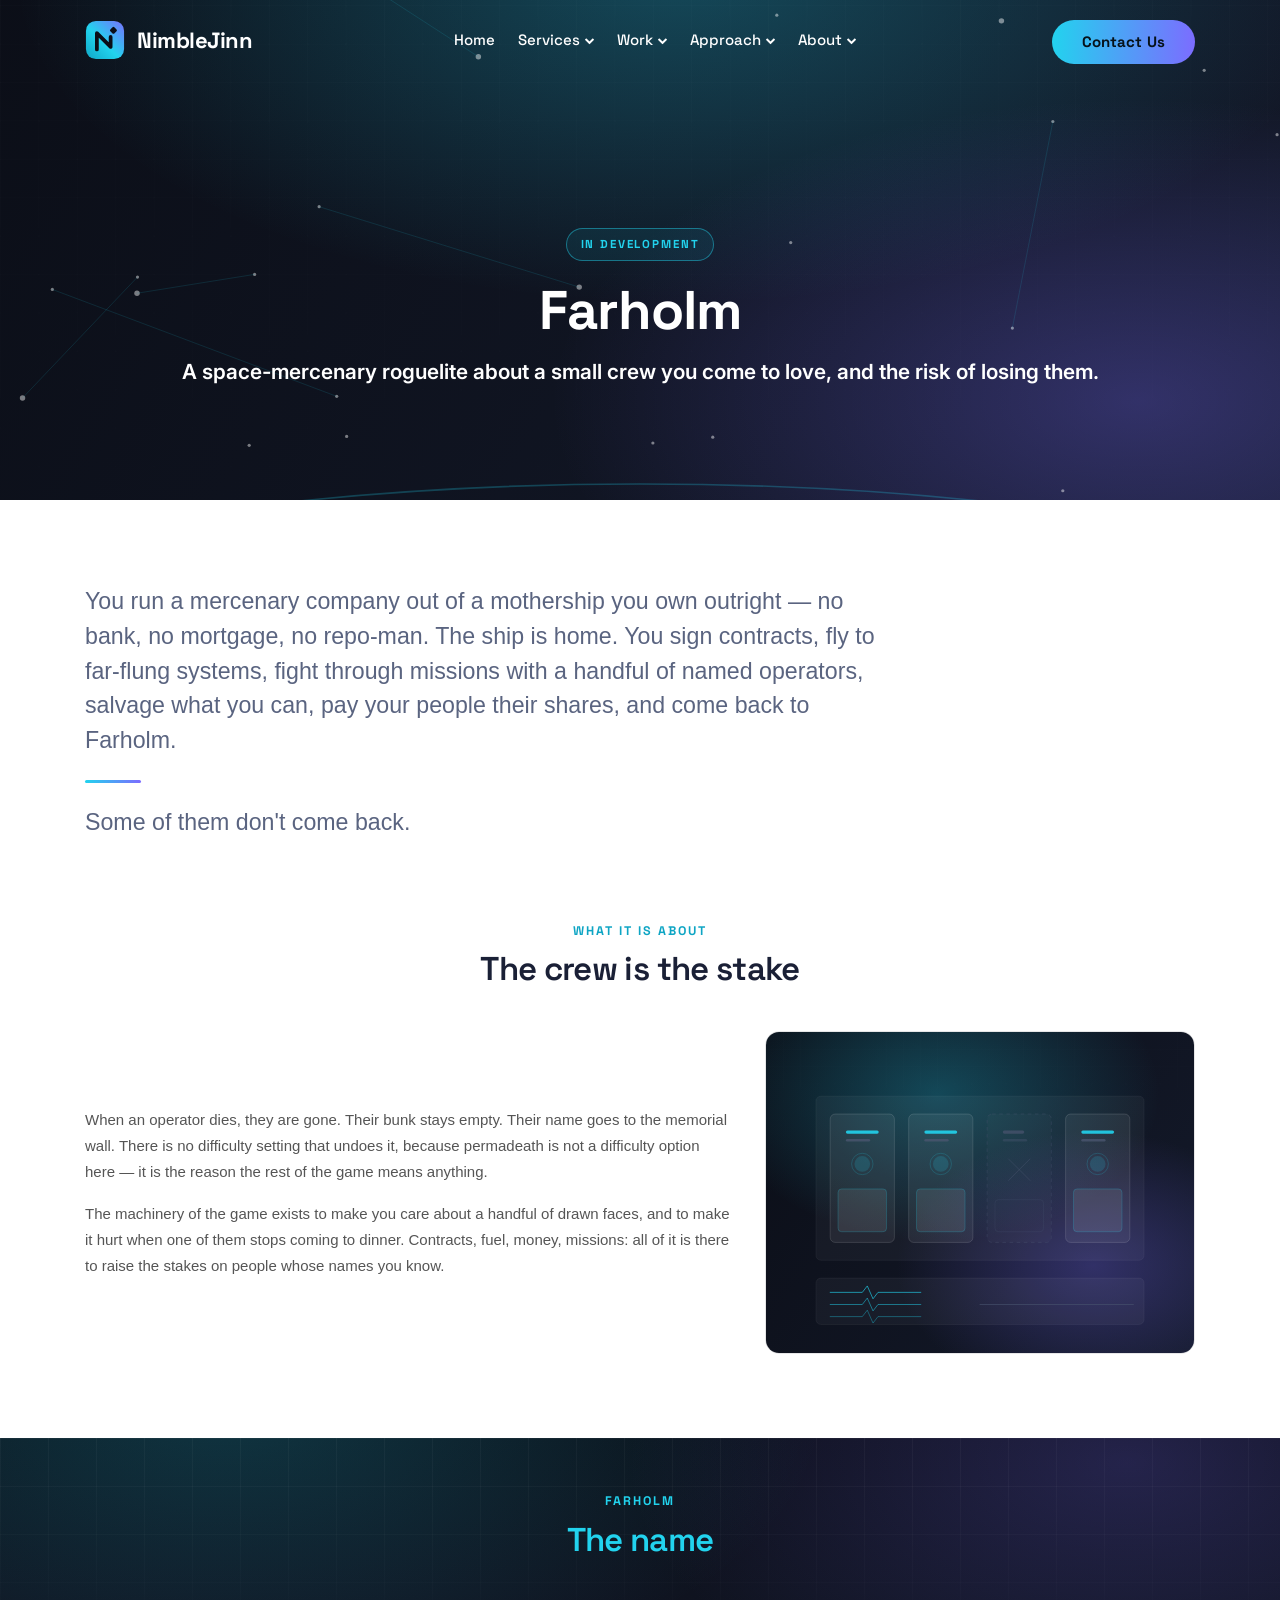
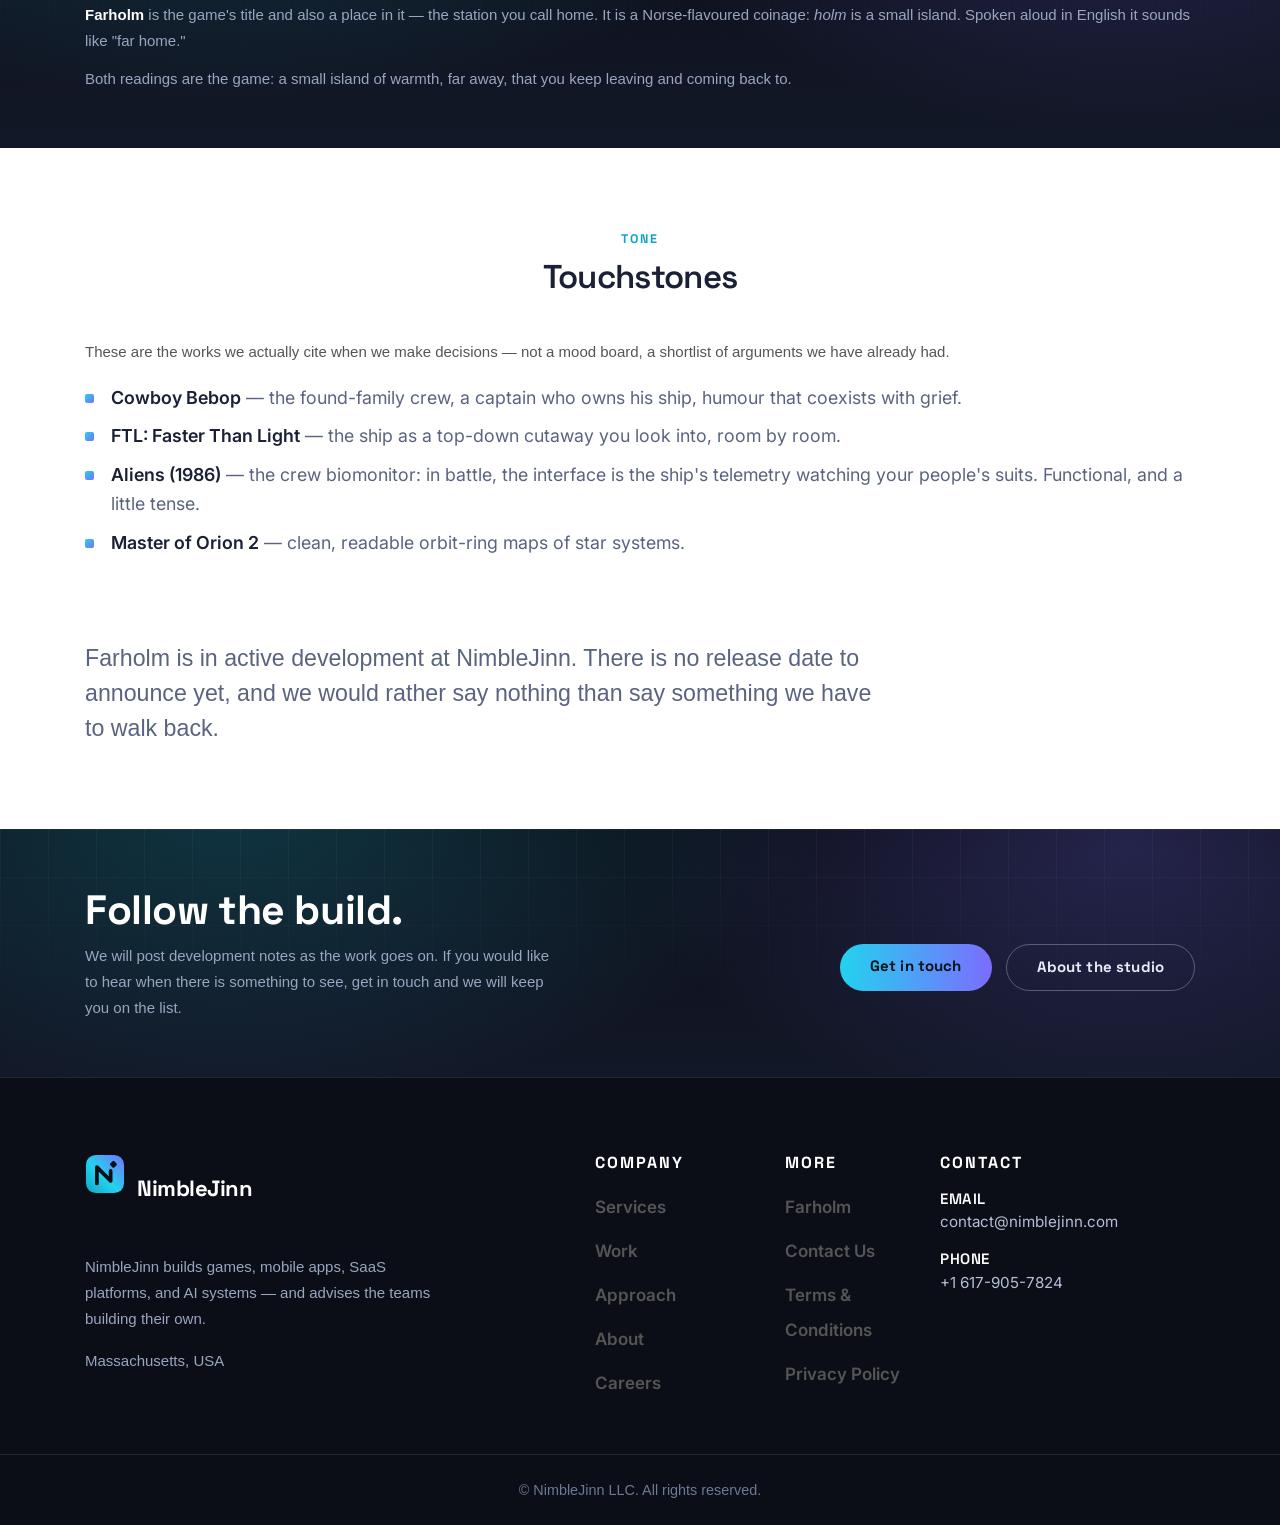
==== farholm/index.html @ 5efd5997 "Website setup" ====
<!DOCTYPE html>
<html lang="en">
<head>
  <meta charset="UTF-8">
  <meta name="viewport" content="width=device-width, initial-scale=1.0">
  <meta http-equiv="X-UA-Compatible" content="ie=edge">

  <title>Farholm — NimbleJinn</title>
  <meta name="description" content="Farholm is a space-mercenary roguelite in development at NimbleJinn LLC — about a small crew you come to love, and the risk of losing them." />
  <meta name="keywords" content="game development, mobile development, SaaS, AI development, software consulting" />

  <!-- Open Graph -->
  <meta property="og:type" content="website" />
  <meta property="og:site_name" content="NimbleJinn LLC" />
  <meta property="og:title" content="Farholm — NimbleJinn" />
  <meta property="og:description" content="Farholm is a space-mercenary roguelite in development at NimbleJinn LLC — about a small crew you come to love, and the risk of losing them." />
  <meta property="og:image" content="/img/brand/og-default.png" />
  <meta name="twitter:card" content="summary_large_image" />

  <!-- Fonts: Space Grotesk (display) + Inter (body) -->
  <link rel="preconnect" href="https://fonts.googleapis.com">
  <link rel="preconnect" href="https://fonts.gstatic.com" crossorigin>
  <link href="https://fonts.googleapis.com/css2?family=Inter:wght@400;500;600;700&family=Space+Grotesk:wght@500;600;700&display=swap" rel="stylesheet">

  <link rel="icon" type="image/svg+xml" href="/img/brand/mark.svg" />

  <!-- Base template stylesheets -->
  <link href="/css/bootstrap.min.css" rel="stylesheet" />
  <link href="/css/animate.min.css" rel="stylesheet" />
  <link href="/css/font-awesome.min.css" rel="stylesheet" />
  <link href="/css/themify-icons.css" rel="stylesheet" />
  <link href="/css/magnific-popup.css" rel="stylesheet" />
  <link href="/css/owl.carousel.min.css" rel="stylesheet" />
  <link href="/css/owl.theme.default.min.css" rel="stylesheet" />
  <link href="/css/meanmenu.css" rel="stylesheet" />
  <link href="/css/style.css" rel="stylesheet" />
  <link href="/css/responsive.css" rel="stylesheet" />
  <!-- NimbleJinn theme layer — always last -->
  <link href="/css/theme.css" rel="stylesheet" />
</head>

<body>
  <!-- The base template's preloader is deliberately omitted: it veils the whole
       page until a JS load handler clears it, so any script failure leaves the
       site blank. A static site has nothing to preload. -->

  <!-- Start Navbar Area -->
  <div class="navbar-area">
    <div class="site-responsive-nav">
      <div class="container">
        <div class="site-responsive-menu">
          <div class="logo">
            <a class="brand-lockup" href="/index.html">
              <img src="/img/brand/mark.svg" class="brand-mark" alt="">
              <span class="brand-word">NimbleJinn</span>
            </a>
          </div>
        </div>
      </div>
    </div>
    <div class="site-nav">
      <div class="container">
        <nav class="navbar navbar-expand-md navbar-light">
          <a class="navbar-brand brand-lockup" href="/index.html" aria-label="NimbleJinn LLC">
            <img src="/img/brand/mark.svg" class="brand-mark" alt="">
            <span class="brand-word">NimbleJinn</span>
          </a>

          <div class="collapse navbar-collapse mean-menu" id="navbarSupportedContent" style="display: block;">
	<ul class="navbar-nav">

		<li class="nav-item top" id="Home">
			<a class="nav-link" href="/index.html">Home<i class="fa"></i></a>
		</li>

		<li class="nav-item top" id="Services">
			<a class="nav-link" href="/services/index.html">Services<i class="fa fa-chevron-down"></i></a>
			<ul class="dropdown-menu">
				<li class="nav-item"><a class="nav-link" href="/services/index.html#game">Game Development</a></li>
				<li class="nav-item"><a class="nav-link" href="/services/index.html#mobile">Mobile Development</a></li>
				<li class="nav-item"><a class="nav-link" href="/services/index.html#saas">SaaS &amp; Cloud Platforms</a></li>
				<li class="nav-item"><a class="nav-link" href="/services/index.html#ai">AI &amp; Machine Learning</a></li>
				<li class="nav-item"><a class="nav-link" href="/services/index.html#consulting">Consulting &amp; Advisory</a></li>
			</ul>
		</li>

		<li class="nav-item top" id="Work">
			<a class="nav-link" href="/work/index.html">Work<i class="fa fa-chevron-down"></i></a>
			<ul class="dropdown-menu">
				<li class="nav-item"><a class="nav-link" href="/work/index.html#studio">The Studio</a></li>
				<li class="nav-item"><a class="nav-link" href="/work/index.html#engage">How We Engage</a></li>
				<li class="nav-item"><a class="nav-link" href="/work/index.html#industries">Industries</a></li>
				<!-- Swap site.gamePage in site.config.js to promote the full
				     development page in place of the teaser. -->
				<li class="nav-item"><a class="nav-link" href="/farholm/index.html">Farholm</a></li>
			</ul>
		</li>

		<li class="nav-item top" id="Approach">
			<a class="nav-link" href="/approach/index.html">Approach<i class="fa fa-chevron-down"></i></a>
			<ul class="dropdown-menu">
				<li class="nav-item"><a class="nav-link" href="/approach/index.html#process">How We Work</a></li>
				<li class="nav-item"><a class="nav-link" href="/approach/index.html#stack">Technology &amp; Stack</a></li>
				<li class="nav-item"><a class="nav-link" href="/approach/index.html#quality">Quality &amp; Delivery</a></li>
			</ul>
		</li>

		<li class="nav-item top" id="About">
			<a class="nav-link" href="/about/index.html">About<i class="fa fa-chevron-down"></i></a>
			<ul class="dropdown-menu">
				<li class="nav-item"><a class="nav-link" href="/about/index.html#story">Our Story</a></li>
				<li class="nav-item"><a class="nav-link" href="/about/index.html#principles">Principles</a></li>
				<li class="nav-item"><a class="nav-link" href="/about/index.html#team">Team</a></li>
				<li class="nav-item"><a class="nav-link" href="/careers/index.html">Careers</a></li>
			</ul>
		</li>

	</ul>
	<div class="other-option">
		<a href="/contact/index.html" class="button mr-0 nav-download-btn">Contact Us</a>
	</div>
</div>


        </nav>
      </div>
    </div>
  </div>
  <!-- End Navbar Area -->

  
  
  <!-- Start Page Title Area -->
  <div class="page-title-area" style="background-image:url(/img/farholm/heading.svg)">
    <div class="d-table">
      <div class="d-table-cell">
        <div class="container">
          <div class="page-title-content">
            <span class="pill">In development</span>
            <h2>Farholm</h2>
            
            <div>A space-mercenary roguelite about a small crew you come to love, and the risk of losing them.</div>
            
          </div>
        </div>
      </div>
    </div>
  </div>
  <!-- End Page Title Area -->
  

  <div class="bg-shape-wrapper">
    

<section class="section-padding" style="padding-bottom:0">
  <div class="container">
    <p class="lead-text">You run a mercenary company out of a mothership you own outright — no bank, no mortgage, no repo-man. The ship is home. You sign contracts, fly to far-flung systems, fight through missions with a handful of named operators, salvage what you can, pay your people their shares, and come back to Farholm.</p>
    <hr class="accent-rule">
    <p class="lead-text">Some of them don't come back.</p>
  </div>
</section>


<!-- IMAGE PROMPT: Generate an evocative, high-resolution PNG image (landscape orientation, 1200x900px) — a dark, quiet interior of a small spacecraft crew quarters: a row of bunks, one of them empty and neatly made while the others show signs of use, a personal locker left open, dim practical lighting from a strip along the floor. No people, no visible faces. Melancholy and restrained, not dramatic. IMPORTANT: no specific art style should be implied — treat this as mood reference photography of a practical set, not stylised game art. -->

<section class="section-padding">
    <div class="container">
        <div class="section-title">
            <h5>What it is about</h5>
            <h2><a id="crew">The crew is the stake</a></h2>
        </div>
        
<div class="side-image">
  <div>
<p>When an operator dies, they are gone. Their bunk stays empty. Their name goes to the memorial wall. There is no difficulty setting that undoes it, because permadeath is not a difficulty option here — it is the reason the rest of the game means anything.</p>
<p>The machinery of the game exists to make you care about a handful of drawn faces, and to make it hurt when one of them stops coming to dinner. Contracts, fuel, money, missions: all of it is there to raise the stakes on people whose names you know.</p></div>
  <img src="/img/farholm/crew.svg" alt="" loading="lazy"/>
</div>

    </div>
</section>




<section class="ink-surface band band-tight">
    <div class="container">
        
        <div class="section-title">
            <h5>Farholm</h5>
            <h2><a id="name">The name</a></h2>
        </div>
        
        
<p><span class="keyword">Farholm</span> is the game's title and also a place in it — the station you call home. It is a Norse-flavoured coinage: <em>holm</em> is a small island. Spoken aloud in English it sounds like "far home."</p>
<p>Both readings are the game: a small island of warmth, far away, that you keep leaving and coming back to.</p>
    </div>
</section>




<section class="section-padding">
    <div class="container">
        <div class="section-title">
            <h5>Tone</h5>
            <h2><a id="touchstones">Touchstones</a></h2>
        </div>
        <div class="larger-text">
<p>These are the works we actually cite when we make decisions — not a mood board, a shortlist of arguments we have already had.</p>
<ul class="tick-list">
  <li><span class="keyword">Cowboy Bebop</span> — the found-family crew, a captain who owns his ship, humour that coexists with grief.</li>
  <li><span class="keyword">FTL: Faster Than Light</span> — the ship as a top-down cutaway you look into, room by room.</li>
  <li><span class="keyword">Aliens (1986)</span> — the crew biomonitor: in battle, the interface is the ship's telemetry watching your people's suits. Functional, and a little tense.</li>
  <li><span class="keyword">Master of Orion 2</span> — clean, readable orbit-ring maps of star systems.</li>
</ul></div>
    </div>
</section>


<section class="section-padding" style="padding-top:0">
  <div class="container">
    <p class="lead-text">Farholm is in active development at NimbleJinn. There is no release date to announce yet, and we would rather say nothing than say something we have to walk back.</p>
  </div>
</section>


<section class="ink-surface band band-tight cta-band">
    <div class="container">
        <div class="cta-inner">
            <div>
                <h2 class="staccato">Follow the build.</h2>
                <p>We will post development notes as the work goes on. If you would like to hear when there is something to see, get in touch and we will keep you on the list.</p>
            </div>
            
            <div class="hero-actions" style="margin-top:0">
                
                <a href="/contact/index.html" class="button">Get in touch</a>
                
                <a href="/work/index.html#studio" class="button ghost">About the studio</a>
                
            </div>
            
        </div>
    </div>
</section>


  </div>

  <!-- Start Footer Section -->
<section class="footer-section bd-bottom pd-bottom">
    <div class="container">
        <div class="row">

            <div class="col-lg-4 col-md-6 footer-content-box">
                <div class="footer-content">
                    <span class="brand-lockup" style="margin-bottom: 18px;">
                        <img src="/img/brand/mark.svg" class="brand-mark" alt="">
                        <span class="brand-word">NimbleJinn</span>
                    </span>
                    <p>NimbleJinn builds games, mobile apps, SaaS platforms, and AI systems — and advises the teams building their own.</p>
                    <p style="margin-top: 16px;">Massachusetts, USA</p>
                </div>
            </div>

            <div class="col-lg-2 col-md-6 footer-content-box">
                <div class="footer-content mid-content">
                    <h3>Company</h3>
                    <ul class="footer-link">
                        <li><a href="/services/index.html">Services</a></li>
                        <li><a href="/work/index.html">Work</a></li>
                        <li><a href="/approach/index.html">Approach</a></li>
                        <li><a href="/about/index.html">About</a></li>
                        <li><a href="/careers/index.html">Careers</a></li>
                    </ul>
                </div>
            </div>

            <div class="col-lg-3 col-md-6 footer-content-box">
                <div class="footer-content mid-content">
                    <h3>More</h3>
                    <ul class="footer-link">
                        <li><a href="/farholm/index.html">Farholm</a></li>
                        <li><a href="/contact/index.html">Contact Us</a></li>
                        <li><a href="/terms/index.html">Terms &amp; Conditions</a></li>
                        <li><a href="/privacy/index.html">Privacy Policy</a></li>
                    </ul>
                </div>
            </div>

            <div class="col-lg-3 col-md-6 footer-content-box">
                <div class="footer-content">
                    <h3>Contact</h3>
                    <!-- No icon glyphs here: the labels already say what these
                         are, and dropping them removes a webfont dependency. -->
                    <div class="footer-info-contact">
                        <h6>Email</h6>
                        <span><a href="mailto:contact@nimblejinn.com">contact@nimblejinn.com</a></span>
                    </div>
                    <div class="footer-info-contact">
                        <h6>Phone</h6>
                        <span><a href="tel:+16179057824">+1 617-905-7824</a></span>
                    </div>
                </div>
            </div>

        </div>
    </div>
</section>
<footer class="footer-bottom align-center">
    <div class="container">
        <p>&copy; NimbleJinn LLC. All rights reserved.</p>
    </div>
</footer>
<!-- End Footer Section -->


  <!-- Back to Top -->
  <div class="back-to-top"><i class="fa fa-caret-up"></i><i class="fa fa-caret-up"></i></div>

  <script src="/js/jquery-3.5.1.min.js"></script>
  <script src="/js/bootstrap.min.js"></script>
  <script src="/js/plugins.js"></script>
  <script src="/js/jquery.meanmenu.js"></script>
  <script src="/js/main.js"></script>

<script>
  (function() {
    const ws = new WebSocket(`ws://${location.host}`);
    ws.onmessage = () => location.reload();
  })();
</script>
</body>
</html>
---- css/themify-icons.css ----
@font-face {
	font-family: 'themify';
	src:url('../fonts/themify.eot?-fvbane');
	src:url('../fonts/themify.eot?#iefix-fvbane') format('embedded-opentype'),
		url('../fonts/themify.woff?-fvbane') format('woff'),
		url('../fonts/themify.ttf?-fvbane') format('truetype'),
		url('../fonts/themify.svg?-fvbane#themify') format('svg');
	font-weight: normal;
	font-style: normal;
}

[class^="ti-"], [class*=" ti-"] {
	font-family: 'themify';
	speak: none;
	font-style: normal;
	font-weight: normal;
	font-variant: normal;
	text-transform: none;
	line-height: 1;

	/* Better Font Rendering =========== */
	-webkit-font-smoothing: antialiased;
	-moz-osx-font-smoothing: grayscale;
}

.ti-wand:before {
	content: "\e600";
}
.ti-volume:before {
	content: "\e601";
}
.ti-user:before {
	content: "\e602";
}
.ti-unlock:before {
	content: "\e603";
}
.ti-unlink:before {
	content: "\e604";
}
.ti-trash:before {
	content: "\e605";
}
.ti-thought:before {
	content: "\e606";
}
.ti-target:before {
	content: "\e607";
}
.ti-tag:before {
	content: "\e608";
}
.ti-tablet:before {
	content: "\e609";
}
.ti-star:before {
	content: "\e60a";
}
.ti-spray:before {
	content: "\e60b";
}
.ti-signal:before {
	content: "\e60c";
}
.ti-shopping-cart:before {
	content: "\e60d";
}
.ti-shopping-cart-full:before {
	content: "\e60e";
}
.ti-settings:before {
	content: "\e60f";
}
.ti-search:before {
	content: "\e610";
}
.ti-zoom-in:before {
	content: "\e611";
}
.ti-zoom-out:before {
	content: "\e612";
}
.ti-cut:before {
	content: "\e613";
}
.ti-ruler:before {
	content: "\e614";
}
.ti-ruler-pencil:before {
	content: "\e615";
}
.ti-ruler-alt:before {
	content: "\e616";
}
.ti-bookmark:before {
	content: "\e617";
}
.ti-bookmark-alt:before {
	content: "\e618";
}
.ti-reload:before {
	content: "\e619";
}
.ti-plus:before {
	content: "\e61a";
}
.ti-pin:before {
	content: "\e61b";
}
.ti-pencil:before {
	content: "\e61c";
}
.ti-pencil-alt:before {
	content: "\e61d";
}
.ti-paint-roller:before {
	content: "\e61e";
}
.ti-paint-bucket:before {
	content: "\e61f";
}
.ti-na:before {
	content: "\e620";
}
.ti-mobile:before {
	content: "\e621";
}
.ti-minus:before {
	content: "\e622";
}
.ti-medall:before {
	content: "\e623";
}
.ti-medall-alt:before {
	content: "\e624";
}
.ti-marker:before {
	content: "\e625";
}
.ti-marker-alt:before {
	content: "\e626";
}
.ti-arrow-up:before {
	content: "\e627";
}
.ti-arrow-right:before {
	content: "\e628";
}
.ti-arrow-left:before {
	content: "\e629";
}
.ti-arrow-down:before {
	content: "\e62a";
}
.ti-lock:before {
	content: "\e62b";
}
.ti-location-arrow:before {
	content: "\e62c";
}
.ti-link:before {
	content: "\e62d";
}
.ti-layout:before {
	content: "\e62e";
}
.ti-layers:before {
	content: "\e62f";
}
.ti-layers-alt:before {
	content: "\e630";
}
.ti-key:before {
	content: "\e631";
}
.ti-import:before {
	content: "\e632";
}
.ti-image:before {
	content: "\e633";
}
.ti-heart:before {
	content: "\e634";
}
.ti-heart-broken:before {
	content: "\e635";
}
.ti-hand-stop:before {
	content: "\e636";
}
.ti-hand-open:before {
	content: "\e637";
}
.ti-hand-drag:before {
	content: "\e638";
}
.ti-folder:before {
	content: "\e639";
}
.ti-flag:before {
	content: "\e63a";
}
.ti-flag-alt:before {
	content: "\e63b";
}
.ti-flag-alt-2:before {
	content: "\e63c";
}
.ti-eye:before {
	content: "\e63d";
}
.ti-export:before {
	content: "\e63e";
}
.ti-exchange-vertical:before {
	content: "\e63f";
}
.ti-desktop:before {
	content: "\e640";
}
.ti-cup:before {
	content: "\e641";
}
.ti-crown:before {
	content: "\e642";
}
.ti-comments:before {
	content: "\e643";
}
.ti-comment:before {
	content: "\e644";
}
.ti-comment-alt:before {
	content: "\e645";
}
.ti-close:before {
	content: "\e646";
}
.ti-clip:before {
	content: "\e647";
}
.ti-angle-up:before {
	content: "\e648";
}
.ti-angle-right:before {
	content: "\e649";
}
.ti-angle-left:before {
	content: "\e64a";
}
.ti-angle-down:before {
	content: "\e64b";
}
.ti-check:before {
	content: "\e64c";
}
.ti-check-box:before {
	content: "\e64d";
}
.ti-camera:before {
	content: "\e64e";
}
.ti-announcement:before {
	content: "\e64f";
}
.ti-brush:before {
	content: "\e650";
}
.ti-briefcase:before {
	content: "\e651";
}
.ti-bolt:before {
	content: "\e652";
}
.ti-bolt-alt:before {
	content: "\e653";
}
.ti-blackboard:before {
	content: "\e654";
}
.ti-bag:before {
	content: "\e655";
}
.ti-move:before {
	content: "\e656";
}
.ti-arrows-vertical:before {
	content: "\e657";
}
.ti-arrows-horizontal:before {
	content: "\e658";
}
.ti-fullscreen:before {
	content: "\e659";
}
.ti-arrow-top-right:before {
	content: "\e65a";
}
.ti-arrow-top-left:before {
	content: "\e65b";
}
.ti-arrow-circle-up:before {
	content: "\e65c";
}
.ti-arrow-circle-right:before {
	content: "\e65d";
}
.ti-arrow-circle-left:before {
	content: "\e65e";
}
.ti-arrow-circle-down:before {
	content: "\e65f";
}
.ti-angle-double-up:before {
	content: "\e660";
}
.ti-angle-double-right:before {
	content: "\e661";
}
.ti-angle-double-left:before {
	content: "\e662";
}
.ti-angle-double-down:before {
	content: "\e663";
}
.ti-zip:before {
	content: "\e664";
}
.ti-world:before {
	content: "\e665";
}
.ti-wheelchair:before {
	content: "\e666";
}
.ti-view-list:before {
	content: "\e667";
}
.ti-view-list-alt:before {
	content: "\e668";
}
.ti-view-grid:before {
	content: "\e669";
}
.ti-uppercase:before {
	content: "\e66a";
}
.ti-upload:before {
	content: "\e66b";
}
.ti-underline:before {
	content: "\e66c";
}
.ti-truck:before {
	content: "\e66d";
}
.ti-timer:before {
	content: "\e66e";
}
.ti-ticket:before {
	content: "\e66f";
}
.ti-thumb-up:before {
	content: "\e670";
}
.ti-thumb-down:before {
	content: "\e671";
}
.ti-text:before {
	content: "\e672";
}
.ti-stats-up:before {
	content: "\e673";
}
.ti-stats-down:before {
	content: "\e674";
}
.ti-split-v:before {
	content: "\e675";
}
.ti-split-h:before {
	content: "\e676";
}
.ti-smallcap:before {
	content: "\e677";
}
.ti-shine:before {
	content: "\e678";
}
.ti-shift-right:before {
	content: "\e679";
}
.ti-shift-left:before {
	content: "\e67a";
}
.ti-shield:before {
	content: "\e67b";
}
.ti-notepad:before {
	content: "\e67c";
}
.ti-server:before {
	content: "\e67d";
}
.ti-quote-right:before {
	content: "\e67e";
}
.ti-quote-left:before {
	content: "\e67f";
}
.ti-pulse:before {
	content: "\e680";
}
.ti-printer:before {
	content: "\e681";
}
.ti-power-off:before {
	content: "\e682";
}
.ti-plug:before {
	content: "\e683";
}
.ti-pie-chart:before {
	content: "\e684";
}
.ti-paragraph:before {
	content: "\e685";
}
.ti-panel:before {
	content: "\e686";
}
.ti-package:before {
	content: "\e687";
}
.ti-music:before {
	content: "\e688";
}
.ti-music-alt:before {
	content: "\e689";
}
.ti-mouse:before {
	content: "\e68a";
}
.ti-mouse-alt:before {
	content: "\e68b";
}
.ti-money:before {
	content: "\e68c";
}
.ti-microphone:before {
	content: "\e68d";
}
.ti-menu:before {
	content: "\e68e";
}
.ti-menu-alt:before {
	content: "\e68f";
}
.ti-map:before {
	content: "\e690";
}
.ti-map-alt:before {
	content: "\e691";
}
.ti-loop:before {
	content: "\e692";
}
.ti-location-pin:before {
	content: "\e693";
}
.ti-list:before {
	content: "\e694";
}
.ti-light-bulb:before {
	content: "\e695";
}
.ti-Italic:before {
	content: "\e696";
}
.ti-info:before {
	content: "\e697";
}
.ti-infinite:before {
	content: "\e698";
}
.ti-id-badge:before {
	content: "\e699";
}
.ti-hummer:before {
	content: "\e69a";
}
.ti-home:before {
	content: "\e69b";
}
.ti-help:before {
	content: "\e69c";
}
.ti-headphone:before {
	content: "\e69d";
}
.ti-harddrives:before {
	content: "\e69e";
}
.ti-harddrive:before {
	content: "\e69f";
}
.ti-gift:before {
	content: "\e6a0";
}
.ti-game:before {
	content: "\e6a1";
}
.ti-filter:before {
	content: "\e6a2";
}
.ti-files:before {
	content: "\e6a3";
}
.ti-file:before {
	content: "\e6a4";
}
.ti-eraser:before {
	content: "\e6a5";
}
.ti-envelope:before {
	content: "\e6a6";
}
.ti-download:before {
	content: "\e6a7";
}
.ti-direction:before {
	content: "\e6a8";
}
.ti-direction-alt:before {
	content: "\e6a9";
}
.ti-dashboard:before {
	content: "\e6aa";
}
.ti-control-stop:before {
	content: "\e6ab";
}
.ti-control-shuffle:before {
	content: "\e6ac";
}
.ti-control-play:before {
	content: "\e6ad";
}
.ti-control-pause:before {
	content: "\e6ae";
}
.ti-control-forward:before {
	content: "\e6af";
}
.ti-control-backward:before {
	content: "\e6b0";
}
.ti-cloud:before {
	content: "\e6b1";
}
.ti-cloud-up:before {
	content: "\e6b2";
}
.ti-cloud-down:before {
	content: "\e6b3";
}
.ti-clipboard:before {
	content: "\e6b4";
}
.ti-car:before {
	content: "\e6b5";
}
.ti-calendar:before {
	content: "\e6b6";
}
.ti-book:before {
	content: "\e6b7";
}
.ti-bell:before {
	content: "\e6b8";
}
.ti-basketball:before {
	content: "\e6b9";
}
.ti-bar-chart:before {
	content: "\e6ba";
}
.ti-bar-chart-alt:before {
	content: "\e6bb";
}
.ti-back-right:before {
	content: "\e6bc";
}
.ti-back-left:before {
	content: "\e6bd";
}
.ti-arrows-corner:before {
	content: "\e6be";
}
.ti-archive:before {
	content: "\e6bf";
}
.ti-anchor:before {
	content: "\e6c0";
}
.ti-align-right:before {
	content: "\e6c1";
}
.ti-align-left:before {
	content: "\e6c2";
}
.ti-align-justify:before {
	content: "\e6c3";
}
.ti-align-center:before {
	content: "\e6c4";
}
.ti-alert:before {
	content: "\e6c5";
}
.ti-alarm-clock:before {
	content: "\e6c6";
}
.ti-agenda:before {
	content: "\e6c7";
}
.ti-write:before {
	content: "\e6c8";
}
.ti-window:before {
	content: "\e6c9";
}
.ti-widgetized:before {
	content: "\e6ca";
}
.ti-widget:before {
	content: "\e6cb";
}
.ti-widget-alt:before {
	content: "\e6cc";
}
.ti-wallet:before {
	content: "\e6cd";
}
.ti-video-clapper:before {
	content: "\e6ce";
}
.ti-video-camera:before {
	content: "\e6cf";
}
.ti-vector:before {
	content: "\e6d0";
}
.ti-themify-logo:before {
	content: "\e6d1";
}
.ti-themify-favicon:before {
	content: "\e6d2";
}
.ti-themify-favicon-alt:before {
	content: "\e6d3";
}
.ti-support:before {
	content: "\e6d4";
}
.ti-stamp:before {
	content: "\e6d5";
}
.ti-split-v-alt:before {
	content: "\e6d6";
}
.ti-slice:before {
	content: "\e6d7";
}
.ti-shortcode:before {
	content: "\e6d8";
}
.ti-shift-right-alt:before {
	content: "\e6d9";
}
.ti-shift-left-alt:before {
	content: "\e6da";
}
.ti-ruler-alt-2:before {
	content: "\e6db";
}
.ti-receipt:before {
	content: "\e6dc";
}
.ti-pin2:before {
	content: "\e6dd";
}
.ti-pin-alt:before {
	content: "\e6de";
}
.ti-pencil-alt2:before {
	content: "\e6df";
}
.ti-palette:before {
	content: "\e6e0";
}
.ti-more:before {
	content: "\e6e1";
}
.ti-more-alt:before {
	content: "\e6e2";
}
.ti-microphone-alt:before {
	content: "\e6e3";
}
.ti-magnet:before {
	content: "\e6e4";
}
.ti-line-double:before {
	content: "\e6e5";
}
.ti-line-dotted:before {
	content: "\e6e6";
}
.ti-line-dashed:before {
	content: "\e6e7";
}
.ti-layout-width-full:before {
	content: "\e6e8";
}
.ti-layout-width-default:before {
	content: "\e6e9";
}
.ti-layout-width-default-alt:before {
	content: "\e6ea";
}
.ti-layout-tab:before {
	content: "\e6eb";
}
.ti-layout-tab-window:before {
	content: "\e6ec";
}
.ti-layout-tab-v:before {
	content: "\e6ed";
}
.ti-layout-tab-min:before {
	content: "\e6ee";
}
.ti-layout-slider:before {
	content: "\e6ef";
}
.ti-layout-slider-alt:before {
	content: "\e6f0";
}
.ti-layout-sidebar-right:before {
	content: "\e6f1";
}
.ti-layout-sidebar-none:before {
	content: "\e6f2";
}
.ti-layout-sidebar-left:before {
	content: "\e6f3";
}
.ti-layout-placeholder:before {
	content: "\e6f4";
}
.ti-layout-menu:before {
	content: "\e6f5";
}
.ti-layout-menu-v:before {
	content: "\e6f6";
}
.ti-layout-menu-separated:before {
	content: "\e6f7";
}
.ti-layout-menu-full:before {
	content: "\e6f8";
}
.ti-layout-media-right-alt:before {
	content: "\e6f9";
}
.ti-layout-media-right:before {
	content: "\e6fa";
}
.ti-layout-media-overlay:before {
	content: "\e6fb";
}
.ti-layout-media-overlay-alt:before {
	content: "\e6fc";
}
.ti-layout-media-overlay-alt-2:before {
	content: "\e6fd";
}
.ti-layout-media-left-alt:before {
	content: "\e6fe";
}
.ti-layout-media-left:before {
	content: "\e6ff";
}
.ti-layout-media-center-alt:before {
	content: "\e700";
}
.ti-layout-media-center:before {
	content: "\e701";
}
.ti-layout-list-thumb:before {
	content: "\e702";
}
.ti-layout-list-thumb-alt:before {
	content: "\e703";
}
.ti-layout-list-post:before {
	content: "\e704";
}
.ti-layout-list-large-image:before {
	content: "\e705";
}
.ti-layout-line-solid:before {
	content: "\e706";
}
.ti-layout-grid4:before {
	content: "\e707";
}
.ti-layout-grid3:before {
	content: "\e708";
}
.ti-layout-grid2:before {
	content: "\e709";
}
.ti-layout-grid2-thumb:before {
	content: "\e70a";
}
.ti-layout-cta-right:before {
	content: "\e70b";
}
.ti-layout-cta-left:before {
	content: "\e70c";
}
.ti-layout-cta-center:before {
	content: "\e70d";
}
.ti-layout-cta-btn-right:before {
	content: "\e70e";
}
.ti-layout-cta-btn-left:before {
	content: "\e70f";
}
.ti-layout-column4:before {
	content: "\e710";
}
.ti-layout-column3:before {
	content: "\e711";
}
.ti-layout-column2:before {
	content: "\e712";
}
.ti-layout-accordion-separated:before {
	content: "\e713";
}
.ti-layout-accordion-merged:before {
	content: "\e714";
}
.ti-layout-accordion-list:before {
	content: "\e715";
}
.ti-ink-pen:before {
	content: "\e716";
}
.ti-info-alt:before {
	content: "\e717";
}
.ti-help-alt:before {
	content: "\e718";
}
.ti-headphone-alt:before {
	content: "\e719";
}
.ti-hand-point-up:before {
	content: "\e71a";
}
.ti-hand-point-right:before {
	content: "\e71b";
}
.ti-hand-point-left:before {
	content: "\e71c";
}
.ti-hand-point-down:before {
	content: "\e71d";
}
.ti-gallery:before {
	content: "\e71e";
}
.ti-face-smile:before {
	content: "\e71f";
}
.ti-face-sad:before {
	content: "\e720";
}
.ti-credit-card:before {
	content: "\e721";
}
.ti-control-skip-forward:before {
	content: "\e722";
}
.ti-control-skip-backward:before {
	content: "\e723";
}
.ti-control-record:before {
	content: "\e724";
}
.ti-control-eject:before {
	content: "\e725";
}
.ti-comments-smiley:before {
	content: "\e726";
}
.ti-brush-alt:before {
	content: "\e727";
}
.ti-youtube:before {
	content: "\e728";
}
.ti-vimeo:before {
	content: "\e729";
}
.ti-twitter:before {
	content: "\e72a";
}
.ti-time:before {
	content: "\e72b";
}
.ti-tumblr:before {
	content: "\e72c";
}
.ti-skype:before {
	content: "\e72d";
}
.ti-share:before {
	content: "\e72e";
}
.ti-share-alt:before {
	content: "\e72f";
}
.ti-rocket:before {
	content: "\e730";
}
.ti-pinterest:before {
	content: "\e731";
}
.ti-new-window:before {
	content: "\e732";
}
.ti-microsoft:before {
	content: "\e733";
}
.ti-list-ol:before {
	content: "\e734";
}
.ti-linkedin:before {
	content: "\e735";
}
.ti-layout-sidebar-2:before {
	content: "\e736";
}
.ti-layout-grid4-alt:before {
	content: "\e737";
}
.ti-layout-grid3-alt:before {
	content: "\e738";
}
.ti-layout-grid2-alt:before {
	content: "\e739";
}
.ti-layout-column4-alt:before {
	content: "\e73a";
}
.ti-layout-column3-alt:before {
	content: "\e73b";
}
.ti-layout-column2-alt:before {
	content: "\e73c";
}
.ti-instagram:before {
	content: "\e73d";
}
.ti-google:before {
	content: "\e73e";
}
.ti-github:before {
	content: "\e73f";
}
.ti-flickr:before {
	content: "\e740";
}
.ti-facebook:before {
	content: "\e741";
}
.ti-dropbox:before {
	content: "\e742";
}
.ti-dribbble:before {
	content: "\e743";
}
.ti-apple:before {
	content: "\e744";
}
.ti-android:before {
	content: "\e745";
}
.ti-save:before {
	content: "\e746";
}
.ti-save-alt:before {
	content: "\e747";
}
.ti-yahoo:before {
	content: "\e748";
}
.ti-wordpress:before {
	content: "\e749";
}
.ti-vimeo-alt:before {
	content: "\e74a";
}
.ti-twitter-alt:before {
	content: "\e74b";
}
.ti-tumblr-alt:before {
	content: "\e74c";
}
.ti-trello:before {
	content: "\e74d";
}
.ti-stack-overflow:before {
	content: "\e74e";
}
.ti-soundcloud:before {
	content: "\e74f";
}
.ti-sharethis:before {
	content: "\e750";
}
.ti-sharethis-alt:before {
	content: "\e751";
}
.ti-reddit:before {
	content: "\e752";
}
.ti-pinterest-alt:before {
	content: "\e753";
}
.ti-microsoft-alt:before {
	content: "\e754";
}
.ti-linux:before {
	content: "\e755";
}
.ti-jsfiddle:before {
	content: "\e756";
}
.ti-joomla:before {
	content: "\e757";
}
.ti-html5:before {
	content: "\e758";
}
.ti-flickr-alt:before {
	content: "\e759";
}
.ti-email:before {
	content: "\e75a";
}
.ti-drupal:before {
	content: "\e75b";
}
.ti-dropbox-alt:before {
	content: "\e75c";
}
.ti-css3:before {
	content: "\e75d";
}
.ti-rss:before {
	content: "\e75e";
}
.ti-rss-alt:before {
	content: "\e75f";
}
---- css/style.css ----
/*******************************************************
    File Description : Main css file
*******************************************************/

/**************************************
    -- Css Table of Content
    01.Generale Style
    02.Preloader Style
    03.Navber Area Style
    04.Home Section Style
    05.Why Choose Us Section Style
    06.About Section Style
    07.How It Works Section Style
    08.Features Section Style
    09.Latest Short Section Style
    10.Testimonials Section Style
    11.Team Section Style
    12.Faq Section Style
    13.Blog Section Style
    14.Downloade App Section Style
    15.Contact Us Section Style
    16.Subscribe Section Style
    17.Footer Section Style
	
	** - 18. Other Page Banner Title Area CSS
	** - 19. 404 Error Page Area CSS
	** - 20. Blog Details Page Area CSS
	** - 21. Blog Page Sidebar Widget Area CSS
	** - 22. Blog Page Number Pagination Area CSS
	** - 23. Terms & Conditions Page CSS
	** - 24. Privacy Policy Page CSS
 *************************************/
 
/**************************************
 * 01. Generale Style
 *************************************/

body {
	background: #ffffff;
	color: #333;
	font-family: 'Open Sans', sans-serif;
	font-size: 15px;
	font-weight: normal;
	line-height: 26px;
	overflow-x: hidden;
	margin: 0 auto;
	padding: 0;
	-moz-box-sizing: border-box;
	-ms-box-sizing: border-box;
	-o-box-sizing: border-box;
	-webkit-box-sizing: border-box;
	box-sizing: border-box;
}

h1, h2, h3, h4, h5, h6 {
	margin: 0;
	font-family: 'Open Sans', sans-serif;
	font-weight: normal;
	color: #333;
	line-height: 1.5;
}

img {
	max-width: 100%;
}

p {
	padding: 0;
	margin: 0;
	font-size: 15px;
	color: #555;
	line-height: 26px;
	font-family: 'Open Sans', sans-serif;
}

.z-index {
	z-index: 9;
}

.position-relative {
	position: relative!important;
}

.form-control:focus {
	box-shadow: none;
	outline: 0 none;
	border-left: 4px solid #0000e1;
}

.btn:focus {
	outline: none !important;
	box-shadow: none;
}

button:focus {
	outline: 0 none;
	box-shadow: none;
}

.button:focus {
	outline: none;
	box-shadow: none;
}

.button {
    display: inline-block;
    padding: 10px 30px;
    text-align: center;
    vertical-align: middle;
    -webkit-user-select: none;
    -moz-user-select: none;
    -ms-user-select: none;
    user-select: none;
    font-size: 15px;
    text-transform: capitalize;
    letter-spacing: 0.7px;
    font-weight: 700;
    border: 0;
/*
    background: #000070;
	background-image: -moz-linear-gradient(45deg, #6666e1 0%, #9999ff 100%);
    background-image: -webkit-gradient(linear, left top, right top, color-stop(0%, #6666e1), color-stop(100%, #9999ff));
    background-image: -webkit-linear-gradient(45deg, #6666e1 0%, #9999ff 100%);
    background-image: -o-linear-gradient(45deg, #6666e1 0%, #9999ff 100%);
    background: -ms-linear-gradient(45deg, #6666e1 0%, #9999ff 100%);
    background: -webkit-linear-gradient(45deg, #6666e1 0%, #9999ff 100%);
    background: -o-linear-gradient(45deg, #6666e1 0%, #9999ff 100%);
    background: linear-gradient(45deg, #6666e1 0%, #9999ff 100%);
*/
    color: #ffffff;
    transition: all 300ms ease;
    cursor: pointer;
    position: relative;
    z-index: 1;
    overflow: hidden;
    border-radius: 30px;
    margin-top: 25px;
	transform: translatey(2px);
}

.color-text {
    color: #6f64e7;
}
dl, ol, ul {
	padding: 0;
	margin: 0;
	list-style: none;
}
.d-table {
  width: 100%;
  height: 100%;
}

.d-table-cell {
  vertical-align: middle;
}

.bg-fixed {
	background-attachment: fixed;
}

.bg-img {
	background-size: cover;
	background-repeat: no-repeat;
}

.section-padding {
	padding: 50px 0;
}

.section-title {
	text-align: center;
	margin-bottom: 40px;
}

.section-title h5 {
    color: #000070;
    font-size: 18px;
    font-weight: 700;
	margin-bottom: 10px;
}

.section-title h2 {
	font-weight: 600;
	text-transform: capitalize;
	font-size: 33px;
	line-height: 1.3;
	color: #333;
}

.section-title p {
  font-size: 20px;
  margin-top: 10px;
}

.display-table {
	width: 100%;
	height: 100%;
	display: table;
}

.table-cell {
	display: table-cell;
	vertical-align: middle;
}
.pt-0 {
	padding-top: 0px;
}
.pb-0 {
	padding-bottom: 0px;
}
.mr-0 {
	margin: 0px;
}
.mr-top-50 {
	margin-top: 50px;
}

.back-to-top {
	position: fixed;
    cursor: pointer;
    top: 0;
    right: 15px;
    color: #ffffff;
/*    background: #0000e1; */
    z-index: 4;
    width: 40px;
    text-align: center;
    height: 42px;
    line-height: 42px;
    opacity: 0;
    visibility: hidden;
    -webkit-transition: .9s;
    transition: .9s;
}
.back-to-top:before {
    content: '';
    position: absolute;
    top: 0;
    left: 0;
    width: 100%;
    height: 100%;
    z-index: -1;
/*    background: #191842; */
    opacity: 0;
    visibility: hidden;
    -webkit-transition: 0.5s;
    transition: 0.5s;
}
.back-to-top:hover:before, .back-to-top:focus:before {
    opacity: 1;
    visibility: visible;
}
.back-to-top:hover, .back-to-top:focus {
    color: #ffffff;
}
.back-to-top.active {
    top: 97%;
    -webkit-transform: translateY(-98%);
    transform: translateY(-98%);
    opacity: 1;
    visibility: visible;
}
.back-to-top i:last-child {
    opacity: 0;
    visibility: hidden;
    top: 60%;
}
.back-to-top:hover i:first-child,
.back-to-top:focus i:first-child {
    opacity: 0;
    top: 0;
    visibility: hidden;
}
.back-to-top:hover i:last-child,
.back-to-top:focus i:last-child {
    opacity: 1;
    visibility: visible;
    top: 50%;
}
.back-to-top i {
	position: absolute;
    top: 50%;
    -webkit-transform: translateY(-50%);
    transform: translateY(-50%);
    left: 0;
    right: 0;
    margin: 0 auto;
    -webkit-transition: 0.5s;
    transition: 0.5s;
	font-size: 20px;
}

.v-middle {
	position: absolute;
	width: 100%;
	top: 50%;
	left: 0;
	-webkit-transform: translate(0%, -50%);
	transform: translate(0%, -50%);
}

.valign {
	display: -webkit-box;
	display: -ms-flexbox;
	display: flex;
	-webkit-box-align: center;
	-ms-flex-align: center;
	align-items: center;
}

/* owl theme */
.owl-theme .owl-dots .owl-dot span {
    width: 25px;
    height: 8px;
    margin: 5px 5px;
    background: #9999ff;
    display: block;
    -webkit-backface-visibility: visible;
    transition: opacity .2s ease;
    border-radius: 30px;
    transition: .3s;
	border: 2px solid #9999ff;
}
.owl-theme .owl-dots .owl-dot.active span {
    background: #fff;
    width: 15px;
    height: 8px;
    transition: .3s;
}
.owl-theme .owl-dots .owl-dot:hover span {
    background: transparent;
	border: 2px solid #9999ff;
    transition: .3s;
}
/**************************************
 * 02.Preloader Style
 *************************************/
.preloader {
    position: fixed;
    top: 0;
    left: 0;
    right: 0;
    bottom: 0;
    background-color: #ffffff;
    z-index: 999999;
}

.preloader .preloader-inner {
    width: 100px;
    height: 100px;
    display: inline-block;
    padding: 0px;
    text-align: left;
    -webkit-box-sizing: border-box;
    box-sizing: border-box;
    position: absolute;
    top: 50%;
    left: 50%;
    -webkit-transform: translate(-50%, -50%);
    transform: translate(-50%, -50%);
}

.preloader .preloader-inner span {
    position: absolute;
    display: inline-block;
    width: 100px;
    height: 100px;
    border-radius: 100%;
    background-color: #2f5bea !important;
    -webkit-animation: preloader 1.3s linear infinite;
    animation: preloader 1.3s linear infinite;
}

.preloader .preloader-inner span:last-child {
    -webkit-animation-delay: -0.8s;
    animation-delay: -0.8s;
}

@keyframes preloader {
    0% {
        -webkit-transform: scale(0, 0);
        transform: scale(0, 0);
        opacity: 0.5;
    }
    100% {
        -webkit-transform: scale(1, 1);
        transform: scale(1, 1);
        opacity: 0;
    }
}

@-webkit-keyframes preloader {
    0% {
        -webkit-transform: scale(0, 0);
        opacity: 0.5;
    }
    100% {
        -webkit-transform: scale(1, 1);
        opacity: 0;
    }
}

/**************************************
 * 03.Navber Area Style
 **************************************/

.site-responsive-nav {
  display: none;
}

.site-nav {
  background-color: transparent;
  padding-top: 15px;
  padding-bottom: 15px;
  padding-right: 0;
  padding-left: 0;
}

.site-nav .navbar {
  padding-right: 0;
  padding-top: 0;
  padding-left: 0;
  padding-bottom: 0;
}

.site-nav .navbar ul {
  padding-left: 0;
  list-style-type: none;
  margin-bottom: 0;
}

.site-nav .navbar .navbar-nav {
	margin: auto;
}

.site-nav .navbar .navbar-nav .nav-item {
  position: relative;
  padding-top: 6px;
  padding-bottom: 6px;
  padding-left: 0;
  padding-right: 0;
}

.site-nav .navbar .navbar-nav .nav-item.indented {
  padding-left: 25px !important;
}

.site-nav .navbar .navbar-nav .nav-item a {
  font-size: 15px;
  font-weight: 600;
  color: #ffffff;
  text-transform: capitalize;
  padding-left: 0;
  padding-right: 0;
  padding-top: 0;
  padding-bottom: 0;
  margin-left: 6px;
  margin-right: 6px;
}

.site-nav .navbar .navbar-nav .nav-item a:hover, .site-nav .navbar .navbar-nav .nav-item a:focus, .site-nav .navbar .navbar-nav .nav-item a.active {
  color: #fa9e5d;
}

.site-nav .navbar .navbar-nav .nav-item a i {
  font-size: 10px;
  position: relative;
  top: -1px;
  margin-left: 1px;
}

.site-nav .navbar .navbar-nav .nav-item:last-child a {
  margin-right: 0;
}

.site-nav .navbar .navbar-nav .nav-item:first-child a {
  margin-left: 0;
}

.site-nav .navbar .navbar-nav .nav-item .dropdown-menu {
  -webkit-box-shadow: 0px 0px 15px 0px rgba(0, 0, 0, 0.1);
  box-shadow: 0px 0px 15px 0px rgba(0, 0, 0, 0.1);
  background: #ffffff;
  position: absolute;
  border: none;
  top: 80px;
  left: 0;
  width: 230px;
  z-index: 99;
  display: block;
  opacity: 0;
  visibility: hidden;
  border-radius: 0;
  -webkit-transition: all 0.3s ease-in-out;
  transition: all 0.3s ease-in-out;
	padding: 0;
}

.site-nav .navbar .navbar-nav .nav-item .dropdown-menu li {
	border-bottom: 1px dashed #ffdbcf;
	padding: 0;
}

.site-nav .navbar .navbar-nav .nav-item .dropdown-menu li:last-child {
	border-bottom: none;
}

.site-nav .navbar .navbar-nav .nav-item .dropdown-menu li a {
  text-transform: capitalize;
  padding: 10px 15px 10px;
  margin: 0;
  position: relative;
  color: #333;
  font-size: 14px;
  font-weight: 600;
}

.site-nav .navbar .navbar-nav .nav-item .dropdown-menu li a:hover, .site-nav .navbar .navbar-nav .nav-item .dropdown-menu li a:focus, .site-nav .navbar .navbar-nav .nav-item .dropdown-menu li a.active {
/*  color: #0000e1; */
  padding-left: 26px;
}

.site-nav .navbar .navbar-nav .nav-item .dropdown-menu li .dropdown-menu {
  left: -245px;
  top: 0;
  opacity: 0;
  visibility: hidden;
}

.site-nav .navbar .navbar-nav .nav-item .dropdown-menu li .dropdown-menu li a {
  color: #696997;
}

.site-nav .navbar .navbar-nav .nav-item .dropdown-menu li .dropdown-menu li a:hover, .site-nav .navbar .navbar-nav .nav-item .dropdown-menu li .dropdown-menu li a:focus, .site-nav .navbar .navbar-nav .nav-item .dropdown-menu li .dropdown-menu li a.active {
  color: #0000e1;
}

.site-nav .navbar .navbar-nav .nav-item .dropdown-menu li .dropdown-menu li .dropdown-menu {
  left: -245px;
  top: 0;
  opacity: 0;
  visibility: hidden;
}

.site-nav .navbar .navbar-nav .nav-item .dropdown-menu li .dropdown-menu li .dropdown-menu li a {
  color: #696997;
  text-transform: capitalize;
}

.site-nav .navbar .navbar-nav .nav-item .dropdown-menu li .dropdown-menu li .dropdown-menu li a:hover, .site-nav .navbar .navbar-nav .nav-item .dropdown-menu li .dropdown-menu li .dropdown-menu li a:focus, .site-nav .navbar .navbar-nav .nav-item .dropdown-menu li .dropdown-menu li .dropdown-menu li a.active {
  color: #000070;
}

.site-nav .navbar .navbar-nav .nav-item .dropdown-menu li .dropdown-menu li .dropdown-menu li .dropdown-menu {
  left: -245px;
  top: 0;
  opacity: 0;
  visibility: hidden;
}

.site-nav .navbar .navbar-nav .nav-item .dropdown-menu li .dropdown-menu li .dropdown-menu li .dropdown-menu li a {
  color: #696997;
  text-transform: capitalize;
}

.site-nav .navbar .navbar-nav .nav-item .dropdown-menu li .dropdown-menu li .dropdown-menu li .dropdown-menu li a:hover, .site-nav .navbar .navbar-nav .nav-item .dropdown-menu li .dropdown-menu li .dropdown-menu li .dropdown-menu li a:focus, .site-nav .navbar .navbar-nav .nav-item .dropdown-menu li .dropdown-menu li .dropdown-menu li .dropdown-menu li a.active {
  color: #000070;
}

.site-nav .navbar .navbar-nav .nav-item .dropdown-menu li .dropdown-menu li .dropdown-menu li .dropdown-menu li .dropdown-menu {
  left: 195px;
  top: 0;
  opacity: 0;
  visibility: hidden;
}

.site-nav .navbar .navbar-nav .nav-item .dropdown-menu li .dropdown-menu li .dropdown-menu li .dropdown-menu li .dropdown-menu li a {
  color: #696997;
  text-transform: capitalize;
}

.site-nav .navbar .navbar-nav .nav-item .dropdown-menu li .dropdown-menu li .dropdown-menu li .dropdown-menu li .dropdown-menu li a:hover, .site-nav .navbar .navbar-nav .nav-item .dropdown-menu li .dropdown-menu li .dropdown-menu li .dropdown-menu li .dropdown-menu li a:focus, .site-nav .navbar .navbar-nav .nav-item .dropdown-menu li .dropdown-menu li .dropdown-menu li .dropdown-menu li .dropdown-menu li a.active {
  color: #000070;
}

.site-nav .navbar .navbar-nav .nav-item .dropdown-menu li .dropdown-menu li .dropdown-menu li .dropdown-menu li .dropdown-menu li .dropdown-menu {
  left: 195px;
  top: 0;
  opacity: 0;
  visibility: hidden;
}

.site-nav .navbar .navbar-nav .nav-item .dropdown-menu li .dropdown-menu li .dropdown-menu li .dropdown-menu li .dropdown-menu li .dropdown-menu li a {
  color: #696997;
  text-transform: capitalize;
}

.site-nav .navbar .navbar-nav .nav-item .dropdown-menu li .dropdown-menu li .dropdown-menu li .dropdown-menu li .dropdown-menu li .dropdown-menu li a:hover, .site-nav .navbar .navbar-nav .nav-item .dropdown-menu li .dropdown-menu li .dropdown-menu li .dropdown-menu li .dropdown-menu li .dropdown-menu li a:focus, .site-nav .navbar .navbar-nav .nav-item .dropdown-menu li .dropdown-menu li .dropdown-menu li .dropdown-menu li .dropdown-menu li .dropdown-menu li a.active {
  color: #000070;
}

.site-nav .navbar .navbar-nav .nav-item .dropdown-menu li .dropdown-menu li .dropdown-menu li .dropdown-menu li .dropdown-menu li .dropdown-menu li .dropdown-menu {
  left: 195px;
  top: 0;
  opacity: 0;
  visibility: hidden;
}

.site-nav .navbar .navbar-nav .nav-item .dropdown-menu li .dropdown-menu li .dropdown-menu li .dropdown-menu li .dropdown-menu li .dropdown-menu li .dropdown-menu li a {
  color: #696997;
  text-transform: capitalize;
}

.site-nav .navbar .navbar-nav .nav-item .dropdown-menu li .dropdown-menu li .dropdown-menu li .dropdown-menu li .dropdown-menu li .dropdown-menu li .dropdown-menu li a:hover, .site-nav .navbar .navbar-nav .nav-item .dropdown-menu li .dropdown-menu li .dropdown-menu li .dropdown-menu li .dropdown-menu li .dropdown-menu li .dropdown-menu li a:focus, .site-nav .navbar .navbar-nav .nav-item .dropdown-menu li .dropdown-menu li .dropdown-menu li .dropdown-menu li .dropdown-menu li .dropdown-menu li .dropdown-menu li a.active {
  color: #000070;
}

.site-nav .navbar .navbar-nav .nav-item .dropdown-menu li .dropdown-menu li .dropdown-menu li .dropdown-menu li .dropdown-menu li .dropdown-menu li.active a {
  color: #000070;
}

.site-nav .navbar .navbar-nav .nav-item .dropdown-menu li .dropdown-menu li .dropdown-menu li .dropdown-menu li .dropdown-menu li .dropdown-menu li:hover .dropdown-menu {
  opacity: 1;
  visibility: visible;
  top: -15px;
  -webkit-transition: 0.6s;
  transition: 0.6s;
}

.site-nav .navbar .navbar-nav .nav-item .dropdown-menu li .dropdown-menu li .dropdown-menu li .dropdown-menu li .dropdown-menu li.active a {
  color: #000070;
}

.site-nav .navbar .navbar-nav .nav-item .dropdown-menu li .dropdown-menu li .dropdown-menu li .dropdown-menu li .dropdown-menu li:hover .dropdown-menu {
  opacity: 1;
  visibility: visible;
  top: -15px;
  -webkit-transition: 0.6s;
  transition: 0.6s;
}

.site-nav .navbar .navbar-nav .nav-item .dropdown-menu li .dropdown-menu li .dropdown-menu li .dropdown-menu li.active a {
  color: #000070;
}

.site-nav .navbar .navbar-nav .nav-item .dropdown-menu li .dropdown-menu li .dropdown-menu li .dropdown-menu li:hover .dropdown-menu {
  opacity: 1;
  visibility: visible;
  top: -15px;
  -webkit-transition: 0.6s;
  transition: 0.6s;
}

.site-nav .navbar .navbar-nav .nav-item .dropdown-menu li .dropdown-menu li .dropdown-menu li.active a {
  color: #000070;
}

.site-nav .navbar .navbar-nav .nav-item .dropdown-menu li .dropdown-menu li .dropdown-menu li:hover .dropdown-menu {
  opacity: 1;
  visibility: visible;
  top: -15px;
  -webkit-transition: 0.6s;
  transition: 0.6s;
}

.site-nav .navbar .navbar-nav .nav-item .dropdown-menu li .dropdown-menu li.active a {
  color: #000070;
}

.site-nav .navbar .navbar-nav .nav-item .dropdown-menu li .dropdown-menu li:hover .dropdown-menu {
  opacity: 1;
  visibility: visible;
  top: -15px;
  -webkit-transition: 0.6s;
  transition: 0.6s;
}

.site-nav .navbar .navbar-nav .nav-item .dropdown-menu li.active a {
  color: #000070;
}

.site-nav .navbar .navbar-nav .nav-item .dropdown-menu li:hover .dropdown-menu {
  opacity: 1;
  visibility: visible;
  top: -15px;
  -webkit-transition: 0.6s;
  transition: 0.6s;
}

.site-nav .navbar .navbar-nav .nav-item:hover .dropdown-menu {
  opacity: 1;
  visibility: visible;
  top: 100%;
  -webkit-transition: 0.6s;
  transition: 0.6s;
}

.site-nav .navbar .navbar-nav .nav-item.top
{
  padding-right: 10px;
}

.fa-chevron-down {
  padding-left: 4px;
}


.site-nav .navbar .other-option {
  margin-left: 0;
  margin-top: 0px;
}

.site-nav .navbar .other-option .default-btn.seo-btn {
  padding: 10px 25px;
  font-size: 15px;
  background-color: transparent;
  border: 1px solid #000070;
  color: #000070;
}

.site-nav .navbar .other-option .default-btn.seo-btn:hover {
  background-color: #000070;
  color: #ffffff;
}

.site-nav .black-logo {
  display: none;
}

.navbar-area {
  background-color: transparent;
  -webkit-transition: 0.6s;
  transition: 0.6s;
  position: absolute;
  z-index: 999;
  left: 0;
  top: 0;
  width: 100%;
  height: auto;
}

.navbar-area.is-sticky {
  position: fixed;
  top: 0;
  left: 0;
  width: 100%;
  z-index: 999999;
  -webkit-box-shadow: 0 2px 28px 0 rgba(0, 0, 0, 0.06);
  box-shadow: 0 2px 28px 0 rgba(0, 0, 0, 0.06);
  background: #ffffff !important;
  -webkit-animation: 500ms ease-in-out 0s normal fadeInDown;
          animation: 500ms ease-in-out 0s normal fadeInDown;
  -webkit-transition: 0.6s;
  transition: 0.6s;
}

.navbar-area.is-sticky .navbar-nav .nav-item a {
  color: #333;
}

.navbar-area.is-sticky .navbar-nav .nav-item a:hover, .navbar-area.is-sticky .navbar-nav .nav-item a:focus, .navbar-area.is-sticky .navbar-nav .nav-item a.active {
  color: #000070;
}

.navbar-area.is-sticky .site-nav .navbar-brand .white-logo {
  display: none;
}

.navbar-area.is-sticky .site-nav .navbar-brand .black-logo {
  display: block;
}

@media only screen and (max-width: 991px) {
  .navbar-area {
    padding-top: 20px;
    padding-bottom: 20px;
  }

  .navbar-area.is-sticky {
    border-bottom: none;
    -webkit-box-shadow: 0 7px 13px 0 rgba(0, 0, 0, 0.1);
    box-shadow: 0 7px 13px 0 rgba(0, 0, 0, 0.1);
    padding-top: 20px;
    padding-bottom: 20px;
  }

  .navbar-area.is-sticky .logo .white-logo {
    display: none;
  }

  .navbar-area.is-sticky .logo .black-logo {
    display: block;
  }

  .site-responsive-nav {
    display: block;
  }

  .site-responsive-nav .site-responsive-menu {
    position: relative;
  }

  .site-responsive-nav .site-responsive-menu.mean-container .mean-nav ul {
    font-size: 14px;
  }

  .site-responsive-nav .site-responsive-menu.mean-container .mean-nav ul li a {
    font-size: 15px;
  }

  .site-responsive-nav .site-responsive-menu.mean-container .mean-nav ul li a.active {
    color: #000070;
  }

  .site-responsive-nav .site-responsive-menu.mean-container .mean-nav ul li li a {
    font-size: 15px;
  }

  .site-responsive-nav .site-responsive-menu.mean-container .navbar-nav {
    overflow-y: scroll;
    height: 336px;
    -webkit-box-shadow: 0 7px 13px 0 rgba(0, 0, 0, 0.1);
    box-shadow: 0 7px 13px 0 rgba(0, 0, 0, 0.1);
  }

  .site-responsive-nav .site-responsive-menu.mean-container .others-options {
    display: none;
  }

  .site-responsive-nav .mean-container a.meanmenu-reveal {
    color: #333;
  }

  .site-responsive-nav .mean-container a.meanmenu-reveal span {
    background: #333;
  }

  .site-responsive-nav .logo .white-logo {
    display: block;
  }

  .site-responsive-nav .logo .black-logo {
    display: none;
  }

  .site-nav {
    display: none;
  }
}
/**************************************
 * 04.Home Section Style
 *************************************/
.bg-shape-wrapper {
    background-image: url(../img/background-triangles-2x.svg);
    z-index: -1;
    background-repeat: no-repeat;
    background-size: cover;
    background-position: top;
}
.home-area {
	height: 100vh;
	position: relative;
	color: #fff;
	text-align: center;
	background: url(../img/home-bg.jpg);
	background-repeat: no-repeat;
	background-size: cover;
	background-position: top center;
	z-index:1;
    padding-top: 150px;
    padding-bottom: 40px;
}

.home-area::after {
    position: absolute;
    top: 0;
    content: "";
    left: 0px;
    padding: 0;
    height: 100%;
    width: 100%;
    opacity: .5;
    z-index: -1;
	background: #6a3093;  /* fallback for old browsers */
	background: -webkit-linear-gradient(to right, #a044ff, #6a3093);  /* Chrome 10-25, Safari 5.1-6 */
	background: linear-gradient(to right, #a044ff, #6a3093); /* W3C, IE 10+/ Edge, Firefox 16+, Chrome 26+, Opera 12+, Safari 7+ */

}
.hero-equal-height {
	position: relative;
	min-height: 660px;
	-js-display: flex;
	display: -webkit-box;
	display: -ms-flexbox;
	display: flex;
	-webkit-box-orient: vertical;
	-webkit-box-direction: normal;
	-ms-flex-direction: column;
	flex-direction: column;
	-webkit-box-pack: center;
	-ms-flex-pack: center;
	justify-content: center;
	height: 100%;
	width: 100%;
}

.home-area .home-content {
    margin-bottom: 50px;
	text-align: left;
}
.home-area .home-content h1 {
    font-size: 45px;
    color: #ffffff;
    text-transform: capitalize;
    margin-bottom: 10px;
    font-weight: 800;
    line-height: 1.5;
}
.home-area .home-content p {
	font-size: 16px;
    color: #ffffff;
}
.svg-shape-bottom .bottom-shape {
    position: absolute;
    left: 0;
    right: 0;
    bottom: -5px;
    z-index: 1;
    width: 100%;
    margin: 0 auto;
}
/**************************************
 * 05.Why Choose Us Section Style
 *************************************/
.choose-area {
    padding: 70px 0px;
	padding-bottom: 0;
}

.single-choose-item {
    background-color: transparent;
    margin-top: 30px;
    padding: 0px 15px;
    border-radius: 3px;
    text-align: center;
}

.choose-icon {
    margin-bottom: 15px;
    width: 70px;
    height: 70px;
    margin-left: auto;
    margin-right: auto;
    background: #f9f9f9;
    padding: 15px;
    border-radius: 50%;
}

.choose-icon img {
    width: 100%;
    height: 100%;
}
.single-choose-item h3 {
	font-size: 18px;
	font-weight: 700;
	color: #333;
}

/**************************************
 * 06.About Section Style
 *************************************/
.about-area {
	position: relative;
    z-index: 1;
}

.features-slider-wrapper {
    background: rgba(0, 0, 0, 0) url(../img/mobile-slider.png) no-repeat scroll top center / cover;
}

.features-slider-wrapper {
    padding: 67px 23px 90px 26px;
    background-size: 100%;
    max-width: 290px;
    margin: 0 auto;
}

.about-content-text h5 {
    color: #9999ff;
    font-size: 18px;
    font-weight: 700;
    margin-bottom: 5px;
}
.about-content-text h2 {
    font-size: 33px;
    font-weight: 700;
    margin-bottom: 15px;
}


.about-content-text p {
    margin-bottom: 15px;
}
.about-content-text p:last-child {
    margin-bottom: 0px;
}
.number-count-wrapper {
    margin-top: 30px;
}

.app-number-count {
    background: #ffffff;
    padding: 20px 20px;
    border-radius: 3px;
    -webkit-box-shadow: 0 3px 10px rgba(218,225,232,.7);
    box-shadow: 0 3px 10px rgba(218,225,232,.7);
    text-align: center;
}

.number-count-icon i {
    font-size: 23px;
    color: #cdde29;
}

.number-count-info h3 {
    font-size: 20px;
    font-weight: 700;
}

/**************************************
 * 07.How It Works Section Style
 *************************************/
.work-area {
	position: relative;
	z-index: 1;
}
.work-area .bg-shape {
    background-image: url(../img/bigring.png);
    background-repeat: no-repeat;
    background-position: right center;
    position: absolute;
    width: 500px;
    height: 720px;
    right: 0;
    top: 0;
    z-index: -1;
    background-size: 35%;
}
.how-works-content h5 {
    color: #9999ff;
    font-size: 20px;
    font-weight: 700;
    margin-bottom: 5px;
}
.how-works-content h2 {
    font-size: 33px;
    font-weight: 700;
    margin-bottom: 15px;
}

.how-works-content h3 {
    color: #555;
    font-size: 18px;
    font-weight: 700;
	margin-bottom: 25px;
}
.single-working-item {
    position: relative;
    z-index: 1;
    margin-top: 15px;
}

.working-icon {
    width: 90px;
    height: 90px;
    position: absolute;
    left: 0;
    top: 0;
    background: rgb(255 255 255);
    padding: 0px;
    border: 5px solid #f7f7f7;
    border-radius: 50%;
}

.working-icon img {
    width: 100%;
    padding: 5px;
    border: 5px solid rgb(255 255 255);
    border-radius: 50%;
    background: #f7f7f7;
}
.working-info {
    padding-left: 105px;
    padding-top: 20px;
    padding-bottom: 10px;
}
.working-info h3 {
	font-size: 18px;
	margin-bottom: 5px;
	font-weight: 700;
	color: #333;
}
.working-info p {
	font-size: 15px;
	font-weight: 500;
	color: #333;
}
.how-works-images {
    position: relative;
    z-index: 1;
}
.how-works-images .video-btn {
	height: 90px;
	width: 90px;
	line-height: 90px;
	border-radius: 50%;
	display: block;
	color: #fff;
	background: transparent;
	margin: auto;
	position: absolute;
	left: 50%;
	top: 50%;
	z-index: 1;
	-webkit-transform: translateY(-50%) translateX(-50%);
	transform: translateY(-50%) translateX(-50%);
}

.iq-video.video-btn i {
    position: absolute;
    left: 50%;
    top: 50%;
    z-index: 1;
    -webkit-transform: translateY(-50%) translateX(-50%);
    transform: translateY(-50%) translateX(-50%);
    font-size: 100px;
	background: linear-gradient(-48deg, #f7ffa9 -30%, #ff9800 60%);
    -webkit-background-clip: text;
    -moz-background-clip: text;
    -webkit-text-fill-color: transparent;
}

.how-works-images .video-btn {
	border-radius: 50%;
	display: block;
	-webkit-animation: ripple-white 1s linear infinite;
	animation: ripple-white 1s linear infinite;
	-webkit-transition: .5s;
}

@-webkit-keyframes ripple-white {
	0% {
		-webkit-box-shadow: 0 0 0 0 rgba(255, 255, 255, 0.4), 0 0 0 10px rgba(255, 255, 255, 0.4), 0 0 0 20px rgba(255, 255, 255, 0.4);
		box-shadow: 0 0 0 0 rgba(255, 255, 255, 0.4), 0 0 0 10px rgba(255, 255, 255, 0.4), 0 0 0 20px rgba(255, 255, 255, 0.4);
	}

	100% {
		-webkit-box-shadow: 0 0 0 10px rgba(255, 255, 255, 0.4), 0 0 0 20px rgba(255, 255, 255, 0.4), 0 0 0 30px rgba(255, 255, 255, 0);
		box-shadow: 0 0 0 10px rgba(255, 255, 255, 0.4), 0 0 0 20px rgba(255, 255, 255, 0.4), 0 0 0 30px rgba(255, 255, 255, 0);
	}
}

@keyframes ripple-white {
	0% {
		-webkit-box-shadow: 0 0 0 0 rgba(255, 255, 255, 0.4), 0 0 0 10px rgba(255, 255, 255, 0.4), 0 0 0 20px rgba(255, 255, 255, 0.4);
		box-shadow: 0 0 0 0 rgba(255, 255, 255, 0.4), 0 0 0 10px rgba(255, 255, 255, 0.4), 0 0 0 20px rgba(255, 255, 255, 0.4);
	}

	100% {
		-webkit-box-shadow: 0 0 0 10px rgba(255, 255, 255, 0.4), 0 0 0 20px rgba(255, 255, 255, 0.4), 0 0 0 30px rgba(255, 255, 255, 0);
		box-shadow: 0 0 0 10px rgba(255, 255, 255, 0.4), 0 0 0 20px rgba(255, 255, 255, 0.4), 0 0 0 30px rgba(255, 255, 255, 0);
	}
}

/**************************************
 * 08.Features Section Style
 *************************************/
.features-area {
    position: relative;
	z-index: 1;
}

.features-area .section-title {
    text-align: center;
    margin-bottom: 45px;
}
.single-features-item {
    background: #ffffff;
    padding: 40px 20px;
    border-radius: 3px;
    -webkit-box-shadow: 0 3px 10px rgba(218,225,232,.7);
    box-shadow: 0 3px 10px rgba(218,225,232,.7);
    text-align: center;
	margin-top: 30px;
    transition: .3s;
}
.single-features-item.active {
    transform: translate(0, -0px);
    border-top: 4px solid #918aff;
    border-bottom: 4px solid #918aff;
    border-radius: 20px 0px 30px 0px;
}
.single-features-item:hover {
    box-shadow: 0 1rem 3rem rgba(31,45,61,.125)!important;
    transform: translate(0, -5px);
    border-radius: 7px;
}

.features-icon {
    margin-bottom: 15px;
    width: 70px;
    height: 70px;
    margin-left: auto;
    margin-right: auto;
}

.features-icon img {
    width: 100%;
    height: 100%;
}

.features-text-info h3 {
    font-size: 18px;
    font-weight: 700;
    margin-bottom: 10px;
}

/**************************************
 * 09.Latest Short Section Style
 *************************************/
.screenshort-area {
	
}
.screenshort-slide-content .screenshort-item img {
    margin: 40px 0px;
    border: 10px solid #ffffff;
    background: #ffffff;
    -webkit-box-shadow: 0 3px 10px rgb(215 222 228 / 70%);
    box-shadow: 0 3px 10px rgb(215 222 228 / 70%);
}
/**************************************
 * 10.Testimonial Section Style
 *************************************/

.testimonial-area {
	position: relative;
    z-index: 1;
	text-align: center;
    background-repeat: no-repeat;
    background-size: cover;
    background-position: center;
}

.testimonial-area>img {
    position: absolute;
    top: 100px;
    left: 50%;
    -webkit-transform: translateX(-50%);
    -ms-transform: translateX(-50%);
    transform: translateX(-50%);
    width: 90px;
}
.testimonial-area .section-title h2 {
    font-weight: 700;
    color: #333;
}
.testimonial-area .section-title p {
    color: #fff;
}

.testimonial-area #testimonial-slide {
    margin-top: 50px;
}


.single-testimonial {
	position: relative;
	background: transparent;
	padding: 0px;
}

.single-testimonial .testimonial-content {
	margin-bottom: 25px;
	text-align: center;
}

.single-testimonial .testimonial-content h5 {
    font-size: 20px;
    color: #626573;
    font-weight: 600;
    font-style: italic;
}

.single-testimonial .testimonial-bio {
    display: -webkit-box;
    display: -ms-flexbox;
    display: flex;
    -webkit-box-align: center;
    -ms-flex-align: center;
    align-items: center;
	justify-content: center;
}
.single-testimonial .testimonial-bio .avatar img {
	border-radius: 50%;
    border: 1px solid #aaaaff;
    width: 90px;
    margin: 0 auto;
    padding: 5px;
}
.single-testimonial .testimonial-bio .bio-info {
	text-align: left;
    margin-left: 10px;
}
.single-testimonial .testimonial-bio .bio-info .name {
    font-size: 18px;
    font-weight: 600;
    margin-top: 0;
    margin-bottom: -2px;
}
.single-testimonial .testimonial-bio .bio-info span {
    font-size: 15px;
}


.testimonial-area .owl-theme .owl-nav.disabled+.owl-dots {
    position: unset;
    right: 0;
    top: 50%;
    transform: none;
    margin-top: 20px;
}

/**************************************
 * 11. Team Section Style
 *************************************/
.team-area .section-title {
    margin-bottom: 45px;
}
.single-team-box {
    background: #fff;
    margin-top: 30px;
    border-radius: 7px;
	border-bottom: 3px solid #6666e1;
    -webkit-box-shadow: 0 3px 15px rgba(0, 0, 0, 0.05), 0 5px 15px rgba(0, 0, 0, 0.03);
    box-shadow: 0 3px 15px rgba(0, 0, 0, 0.05), 0 5px 15px rgba(0, 0, 0, 0.03);
	-webkit-transition: 0.5s;
    transition: 0.5s;
}
.single-team-box:hover {
    -webkit-transform: translateY(-5px);
    transform: translateY(-5px);
}
.team-image {
    position: relative;
    padding: 5px;
    padding-bottom: 0;
}

.team-social-icon {
    position: absolute;
    left: 0;
    bottom: 5px;
    display: inline-block;
    text-align: center;
    opacity: 0;
    visibility: hidden;
    width: 100%;
    height: auto;
    z-index: 1;
    -webkit-transform: translateY(25px);
    transform: translateY(25px);
    -webkit-transition: 0.5s;
    transition: 0.5s;
}
.single-team-box:hover .team-social-icon {
    opacity: 1;
    visibility: visible;
    -webkit-transform: translateY(0px);
    transform: translateY(0px);
}

.single-team-box .team-social-icon a {
    display: inline-block;
    color: #666;
    font-size: 14px;
    margin: 3px;
    vertical-align: middle;
    background: #f9f9f9;
    width: 33px;
    height: 33px;
    line-height: 33px;
    text-align: center;
    border-radius: 3px;
}
.single-team-box .team-social-icon a:hover {
    color: #fff;
    background: #6f64e7;
	transition: all ease 0.3s;
    -webkit-transition: all ease 0.3s;
    -webkit-transform: rotate(360deg);
    transform: rotate(360deg);
}
.team-info {
    padding: 20px 20px;
    text-align: center;
	-webkit-transition: 0.5s;
    transition: 0.5s;
}

.team-info h3 {
    font-size: 18px;
    font-weight: 700;
    margin-bottom: 5px;
}

.team-info span {
    color: #777;
    font-size: 15px;
    font-weight: 500;
}

/**************************************
 * 12.Faq Section Style
 *************************************/
.faq-area {
}

.faq-area .faq-item .accordion .accordion-item {
	margin-bottom: 20px;
}

.faq-area .faq-item .accordion .accordion-item:last-child {
	margin-bottom: 0px;
}

.faq-area .faq-item .accordion .title {
	padding: 15px 20px;
	-webkit-box-shadow: 0px 1px 10px rgba(200, 196, 255, 0.07);
	box-shadow: 0px 1px 10px rgba(200, 196, 255, 0.07);
	background-color: #f7f7f7;
	border-radius: 5px;
	cursor: pointer;
	position: relative;
	-webkit-transition: all .4s;
	transition: all .4s;
}

.faq-area .faq-item .accordion .title:after {
    content: '\f067';
    font-family: 'FontAwesome';
    font-weight: 400;
    font-size: 12px;
    position: absolute;
    right: 20px;
    color: #000;
    top: 50%;
    z-index: 1;
    -webkit-transform: translateY(-50%) translateX(-50%);
    transform: translateY(-50%) translateX(-50%);
}

.faq-area .faq-item .accordion .title h6 {
	font-size: 16px;
	font-weight: 700;
	padding-right: 20px;
}

.faq-area .faq-item .accordion .title h6 span {
	color: #000;
}

.faq-area .faq-item .accordion .active .title h6 span {
	color: #fff;
}

.faq-area .faq-item .accordion .accordion-info {
	display: none;
	padding: 20px 15px;
	margin-top: 10px;
	margin-left: 0;
	background: #ffffff;
	border-radius: 0;
}

.faq-area .faq-item .accordion .accordion-info p {
	font-size: 15px;
}

.faq-area .faq-item .accordion .active {
	display: block;
}

.faq-area .faq-item .accordion .active .title {
	color: #fff;
	background: #000070;
    background-image: -moz-linear-gradient(45deg, #6666e1 0%, #9999e1 100%);
    background-image: -webkit-gradient(linear, left top, right top, color-stop(0%, #6666e1), color-stop(100%, #9999e1));
    background-image: -webkit-linear-gradient(45deg, #6666e1 0%, #9999e1 100%);
    background-image: -o-linear-gradient(45deg, #6666e1 0%, #9999e1 100%);
    background: -ms-linear-gradient(45deg, #6666e1 0%, #9999e1 100%);
    background: -webkit-linear-gradient(45deg, #6666e1 0%, #9999e1 100%);
    background: -o-linear-gradient(45deg, #6666e1 0%, #9999e1 100%);
    background: linear-gradient(45deg, #6666e1 0%, #9999e1 100%);
}

.faq-area .faq-item .accordion .active .title:after {
	content: '\f068';
	color: #fff;
}

.faq-area .faq-item .accordion .active .title h6 {
	color: #fff;
}

.faq-img img {
	border-radius: 7px;
}

/**************************************
 * 13. Blog Section Style
 *************************************/

.blog-area .section-title {
    text-align: center;
    margin-bottom: 45px;
}
.blog-area .single-blog {
	background: #ffffff;
	-webkit-box-shadow: 0 3px 10px rgba(218,225,232,.7);
	box-shadow: 0 3px 10px rgba(218,225,232,.7);
	border-radius: 3px;
	margin-top: 30px;
	overflow: hidden;
}
.blog-area .post-img {
	position: relative;
	overflow: hidden;
}
.blog-area .single-blog img {
	-webkit-transition: all .5s;
	transition: all .5s;
}
.blog-area .single-blog:hover img {
	-webkit-filter: none;
	filter: none;
	-webkit-transform: rotate(3deg) scale(1.1, 1.1);
	-ms-transform: rotate(3deg) scale(1.1, 1.1);
	transform: rotate(3deg) scale(1.1, 1.1);
}

.blog-area .single-blog .blog-content {
	padding: 30px 25px;
}
.blog-category {
	margin-bottom: 15px;
}
.blog-area .single-blog .blog-type {
    font-weight: 700;
    color: #6f64e7;
    font-size: 15px;
    display: inline-block;
}
.blog-area .single-blog .blog-type:hover {
	color: #6f64e7;
    text-decoration: underline !important;
}
.blog-area .single-blog .blog-content h5 a {
	font-size: 18px;
	font-weight: 700;
	color: #333;
	margin-bottom: 5px;
	display: block;
}
.blog-area .single-blog .blog-content h5 a:hover {
	color: #6f64e7;
    text-decoration: underline !important;
}

.blog-bottom-text-link {
    display: flex;
    justify-content: space-between;
    margin-top: 20px;
}
.blog-bottom-text-link span {
    font-size: 15px;
    color: #5a5a5a;
    font-weight: 700;
}
.single-blog .blog-content .blog-bottom-text-link a {
	font-size: 16px;
	font-weight: 700;
	color: #555;
	margin-bottom: 5px;
	display: block;
}
.single-blog .blog-content .blog-bottom-text-link a:hover {
	color: #6f64e7;
    text-decoration: underline !important;
}

/**************************************
 * 14. Downloade App Section Style
 *************************************/
.download-section {
	position: relative;
	z-index: 1;
}

.download-section .row {
	position: relative;
	z-index: 1;
}

.download-content {
}

.download-content span {
    text-transform: uppercase;
    font-size: 14px;
    font-weight: 700;
    color: #9999e1;
}

.download-content h2 {
    font-size: 24px;
    font-weight: 700;
	margin-bottom: 15px;
}

.download-content .download-btn {
	margin-top: 25px;
}
.download-content .download-btn .app-link-btn-1 {
	margin-right: 10px;
}

.download-content .download-btn a:hover {
	opacity: .8;
}

/**************************************
 * 15. Contact Section Style
 *************************************/

.contact-area {
	position: relative;
	z-index:1;
	padding-bottom: 0;
}

.form-input-box {
    position: relative;
}

.contact-form-box {
	padding: 50px 40px;
    background: #ffffff;
    -webkit-box-shadow: 0 3px 10px rgba(218,225,232,.7);
    box-shadow: 0 3px 10px rgba(218,225,232,.7);
    border-radius: 5px;
}
.contact-area .form input,
.contact-area .form textarea {
    border-top: 1px solid #dadada;
    border-right: 1px solid #dadada;
    border-bottom: 1px solid #dadada;
    border-left: 4px solid #c5c5c5;
    border-radius: 10px;
    width: 100%;
    padding: 10px 20px;
    background-color: #fff;
    height: 50px;
    font-weight: 600;
	font-size: 14px;
}

.contact-area .form textarea {
    height: auto;
	max-width: 100%;
}

#contact-form .contact-btn {
    letter-spacing: 1px;
	margin: 0;
}
.form-control:focus{
	z-index: 3;
	border-left: 4px solid #000070 !important;
}

.form-group {
	margin-bottom: 25px;
}

button, input, textarea {
	color: #333;
}

.contact-info-wrapper {
	margin-top: 100px;
}

.contact-info-wrapper .section-title {
    text-align: center;
    margin-bottom: 45px;
}
.contact-info-content {
    background: #fff;
    margin-top: 30px;
    padding: 45px 20px;
    text-align: center;
    border-radius: 7px;
    border-bottom: 3px solid #3333e1;
    -webkit-box-shadow: 0 3px 15px rgba(0, 0, 0, 0.05), 0 5px 15px rgba(0, 0, 0, 0.03);
    box-shadow: 0 3px 15px rgba(0, 0, 0, 0.05), 0 5px 15px rgba(0, 0, 0, 0.03);
}

.contact-info-content h5 {
    font-size: 18px;
    font-weight: 700;
    margin-bottom: 10px;
}

.contact-info-content a {
    font-size: 12px;
    font-weight: 600;
    letter-spacing: 1.5px;
    display: block;
    line-height: 1.5;
}

.contact-info-content p {
    font-size: 14px;
    margin-bottom: 12px;
}

.contact-area .form-message.success {
	background: #03b103;
	color: #fff;
	padding: 10px 15px;
	border-radius: 3px;
}

.contact-area .form-message.error {
	background: #ff6666;
	color: #fff;
	padding: 10px 15px;
	border-radius: 3px;
}

/**************************************
 * 16.Subscribe Section Style
 *************************************/
.subscribe-section {
	position: relative;
	z-index: 1;
	padding: 100px 0;
}

.subscribe-wrap {
    padding: 40px 20px;
    background-color: rgba(255, 255, 255, 0.5);
    background-image: linear-gradient(355deg,#fff 48%,#fff4f1);
    border-radius: 3px;
	margin: 0;
    -webkit-box-shadow: 0 3px 10px rgba(218,225,232,.7);
    box-shadow: 0 3px 10px rgba(218,225,232,.7);
}
.subscribe-info h2 {
    font-size: 28px;
    color: #6d5c5c;
    margin-bottom: 5px;
    font-weight: 800;
}
.subscribe-form {
	position: relative;
}

.subscribe-form .form-input {
	border: 1px solid #eaeaea;
    width: 100%;
    height: 50px;
    border-radius: 3px;
    padding: 5px 0 5px 35px;
    border-color: rgba(103,114,134,0.2);
    -webkit-box-shadow: 0 0;
    -moz-box-shadow: 0 0;
    box-shadow: 0 0;
    color: #0c2ba4;
}
.form-input:focus{
	outline: 0;
	-webkit-box-shadow:0 0;
	-moz-box-shadow:0 0;
	box-shadow:0 0;
}
.subscribe-form .fa-envelope {
    position: absolute;
    top: 50%;
    left: 15px;
    -webkit-transform: translateY(-50%);
    -moz-transform: translateY(-50%);
    -ms-transform: translateY(-50%);
    -o-transform: translateY(-50%);
    transform: translateY(-50%);
    color: #666;
    font-size: 14px;
}
.subscribe-form .submit-btn {
    position: absolute;
    top: 50%;
    -webkit-transform: translateY(-50%);
    -moz-transform: translateY(-50%);
    -ms-transform: translateY(-50%);
    -o-transform: translateY(-50%);
    transform: translateY(-50%);
    right: 5px;
    color: #fff;
    background: #000070;
    background-image: -moz-linear-gradient(45deg, #3333e1 0%, #9999e1 100%);
    background-image: -webkit-gradient(linear, left top, right top, color-stop(0%, #3333e1), color-stop(100%, #9999e1));
    background-image: -webkit-linear-gradient(45deg, #3333e1 0%, #9999e1 100%);
    background-image: -o-linear-gradient(45deg, #3333e1 0%, #9999e1 100%);
    background: -ms-linear-gradient(45deg, #3333e1 0%, #9999e1 100%);
    background: -webkit-linear-gradient(45deg, #3333e1 0%, #9999e1 100%);
    background: -o-linear-gradient(45deg, #3333e1 0%, #9999e1 100%);
    background: linear-gradient(45deg, #3333e1 0%, #9999e1 100%);
    text-transform: uppercase;
    color: #fff;
    font-size: 14px;
    border-radius: 3px;
    line-height: 40px;
    font-weight: 600;
    cursor: pointer;
    display: inline-block;
    letter-spacing: .5px;
    padding: 0 25px;
    box-shadow: none;
	border: 0;
}

/**************************************
 * 17.Footer Section Style
 *************************************/
.footer-section {
	position: relative;
	z-index: 1;
	padding-bottom: 80px;
  padding-top: 30px;
}

.footer-content {
}
.footer-content h3 {
	font-size: 18px;
    font-weight: 700;
    margin-bottom: 15px;
}
.footer-content.mid-content {
	padding-left: 130px;
}

.footer-content img {
	margin-bottom: 30px;
}

.footer-link {
}

.footer-link li {
	line-height: 35px;
}

.footer-link li a {
	color: #555;
	font-weight: 600;
}

.footer-link li a:hover {
	color: #000070;
	text-decoration: underline;
}

.footer-link li i {
	margin-right: 10px;
	color: #000070;
}

.footer-social {
	margin-top: 20px;
}

.footer-social li {
	display: inline-block;
}

.footer-social li a {
	display: inline-block;
	background-color: #f2f2f2;
	width: 40px;
	height: 40px;
	line-height: 40px;
	text-align: center;
	border-radius: 50%;
	color: #000070;
	font-size: 14px;
	margin-right: 5px;
}

.footer-social li a:hover {
	background-color: #000070;
	color: #fff;
}
.footer-content .footer-info-contact {
  position: relative;
  padding-left: 25px;
  margin-bottom: 15px;
}

.footer-content .footer-info-contact:last-child {
  margin-bottom: 0;
}

.footer-content .footer-info-contact i {
  color: #000070;
  position: absolute;
  left: 0;
  top: 3px;
}

.footer-content .footer-info-contact i::before {
  font-size: 12px;
}

.footer-content .footer-info-contact h6 {
    margin: 0;
    color: #555;
    font-size: 15px;
    font-weight: 600;
    letter-spacing: .5px;
}

.footer-content .footer-info-contact span {
  font-size: 12px;
  color: #333;
  font-weight: 600;
}

.footer-content .footer-info-contact span a {
    -webkit-transition: 0.6s;
    transition: 0.6s;
    color: #333;
    font-size: 12px;
    font-weight: 600;
    letter-spacing: 1px;
}

.footer-content .footer-info-contact span a:hover {
  color: #000070;
  letter-spacing: 1px;
}
.footer-bottom {
	display: block;
	color: #fff;
	text-align: center;
	padding: 30px 0;
	border-top: 1px solid #eaeaea;
}

.footer-bottom p {
	font-size: 14px;
	color: #555;
	margin: 0;
}

/**********************************************
 ** - 18 - Other Page Banner Title Area CSS
 **********************************************/
.page-title-area {
  position: relative;
  z-index: 1;
  background-image: url(../img/page-title-bg.jpg);
  background-position: center center;
  background-size: cover;
  background-repeat: no-repeat;
  height: 500px;
}

.page-title-content {
  text-align: center;
  margin-top: 45px;
}

.page-title-content h2 {
  margin-bottom: 0;
  color: #ffffff !important;
  font-size: 42px;
  font-weight: 700;
}

.page-title-content div {
  margin-top: 10px;
  color: #ffffff !important;
  font-size: 24px;
  font-weight: 600;
}

.page-title-content ul {
  padding-left: 0;
  list-style-type: none;
  margin-top: 12px;
  margin-bottom: 0;
}

.page-title-content ul li {
    color: #ffffff;
    display: inline-block;
    position: relative;
    font-weight: 600;
    letter-spacing: 0.5px;
    font-size: 16px;
    margin-left: 10px;
    margin-right: 10px;
}

.page-title-content ul li a {
  display: inline-block;
  color: #ffffff;
  -webkit-transition: 0.6s;
  transition: 0.6s;
}

.page-title-content ul li a:hover {
  color: #000070;
}

.page-title-content ul li::before {
  content: '';
  position: absolute;
  right: -15px;
  top: 11px;
  width: 6px;
  height: 6px;
  border-radius: 50%;
  background-color: #000070;
}

.page-title-content ul li:last-child::before {
  display: none;
}

/**************************************
 ** - 19 - 404 Error Page Area CSS
 **************************************/
.error-area {
  height: 100vh;
}

.error-content {
  text-align: center;
  margin: 0 auto;
  max-width: 700px;
  padding-bottom: 30px;
}

.error-content h3 {
  font-size: 35px;
  margin-top: 10px;
  font-weight: 700;
  margin-bottom: 18px;
}

.error-content p {
  max-width: 520px;
  margin: 0 auto 20px;
  line-height: 30px;
}

.error-content .default-btn-one {
  display: inline-block;
  padding: 12px 30px;
  background: #000070;
  border: 1px solid #000070;
  color: #ffffff;
  font-size: 16px;
  font-weight: 400;
  -webkit-transition: .6s;
  transition: .6s;
  margin-right: 0;
}

.error-content .default-btn-one:hover {
  text-decoration: none;
  background-color: #ffffff;
  color: #000070;
}
/**************************************
 ** - 20 - Blog Details Page Area CSS
 **************************************/
.blog-details-desc .article-content {
  margin-top: 30px;
}

.blog-details-desc .article-content p {
    margin-bottom: 15px;
}

.blog-details-desc .article-content .entry-meta {
  margin-bottom: -8px;
}

.blog-details-desc .article-content .entry-meta ul {
  padding-left: 0;
  margin-bottom: 0;
  list-style-type: none;
}

.blog-details-desc .article-content .entry-meta ul li {
  position: relative;
  display: inline-block;
  color: #0b0b31;
  margin-right: 21px;
}

.blog-details-desc .article-content .entry-meta ul li span {
  display: inline-block;
  color: #0b0b31;
  font-weight: 500;
}

.blog-details-desc .article-content .entry-meta ul li a {
  display: inline-block;
  color: #747576;
}

.blog-details-desc .article-content .entry-meta ul li a:hover {
  color: #000070;
}

.blog-details-desc .article-content .entry-meta ul li i {
  color: #000070;
  margin-right: 2px;
}

.blog-details-desc .article-content .entry-meta ul li::before {
  content: '';
  position: absolute;
  top: 12px;
  right: -15px;
  width: 6px;
  height: 1px;
  background: #000070;
}

.blog-details-desc .article-content .entry-meta ul li:last-child {
  margin-right: 0;
}

.blog-details-desc .article-content .entry-meta ul li:last-child::before {
  display: none;
}

.blog-details-desc .article-content h3 {
  margin-bottom: 15px;
  margin-top: 25px;
  font-size: 24px;
}

.blog-details-desc .article-content .wp-block-gallery.columns-3 {
  padding-left: 0;
  list-style-type: none;
  display: -ms-flexbox;
  display: -webkit-box;
  display: flex;
  -ms-flex-wrap: wrap;
  flex-wrap: wrap;
  margin-right: -10px;
  margin-left: -10px;
  margin-bottom: 30px;
  margin-top: 30px;
}

.blog-details-desc .article-content .wp-block-gallery.columns-3 li {
  -ms-flex: 0 0 33.3333%;
  -webkit-box-flex: 0;
  flex: 0 0 33.3333%;
  max-width: 33.3333%;
  padding-right: 10px;
  padding-left: 10px;
}

.blog-details-desc .article-content .wp-block-gallery.columns-3 li figure {
  margin-bottom: 0;
}

.blog-details-desc .article-content .features-list {
  padding-left: 0;
  list-style-type: none;
  margin-top: 25px;
  margin-bottom: 30px;
}

.blog-details-desc .article-content .features-list li {
  margin-bottom: 16px;
  position: relative;
  padding-left: 34px;
  color: #747576;
}

.blog-details-desc .article-content .features-list li i {
  width: 25px;
  height: 25px;
  line-height: 25px;
  text-align: center;
  border-radius: 40px;
  background-color: #faf5f5;
  color: #000070;
  -webkit-transition: 0.6s;
  transition: 0.6s;
  display: inline-block;
  font-size: 11px;
  position: absolute;
  left: 0;
  top: -2px;
}

.blog-details-desc .article-content .features-list li:hover i {
  background-color: #000070;
  color: #ffffff;
}

.blog-details-desc .article-content .features-list li:last-child {
  margin-bottom: 0;
}

.blog-details-desc .article-footer {
  display: -ms-flexbox;
  display: -webkit-box;
  display: flex;
  -ms-flex-wrap: wrap;
  flex-wrap: wrap;
  margin-top: 30px;
}

.blog-details-desc .article-footer .article-tags {
  -ms-flex: 0 0 50%;
  -webkit-box-flex: 0;
  flex: 0 0 50%;
  max-width: 50%;
  color: #747576;
}

.blog-details-desc .article-footer .article-tags span {
  display: inline-block;
  color: #0b0b31;
  font-size: 20px;
  margin-right: 5px;
  position: relative;
  top: 2px;
}

.blog-details-desc .article-footer .article-tags a {
  display: inline-block;
  color: #747576;
}

.blog-details-desc .article-footer .article-tags a:hover {
  color: #000070;
}

.blog-details-desc .article-footer .article-share {
  -ms-flex: 0 0 50%;
  -webkit-box-flex: 0;
  flex: 0 0 50%;
  max-width: 50%;
}

.blog-details-desc .article-footer .article-share .social {
  padding-left: 0;
  list-style-type: none;
  text-align: right;
  margin-bottom: 0;
}

.blog-details-desc .article-footer .article-share .social li {
  display: inline-block;
}

.blog-details-desc .article-footer .article-share .social li span {
  display: inline-block;
  margin-right: 2px;
  font-weight: 500;
  color: #747576;
}

.blog-details-desc .article-footer .article-share .social li a {
  display: block;
  color: #000070;
  width: 30px;
  height: 30px;
  line-height: 32px;
  border-radius: 50%;
  background-color: #eeeef0;
  text-align: center;
  font-size: 12px;
}

.blog-details-desc .article-footer .article-share .social li a:hover {
  color: #ffffff;
  background-color: #000070;
  -webkit-transform: translateY(-2px);
  transform: translateY(-2px);
}

.blog-details-desc .post-navigation {
  margin-top: 30px;
}

blockquote, .blockquote {
  overflow: hidden;
  background-color: #fafafa;
  padding: 50px !important;
  position: relative;
  text-align: center;
  z-index: 1;
  margin-bottom: 20px;
  margin-top: 20px;
}

blockquote p, .blockquote p {
  color: #0b0b31;
  line-height: 1.6;
  margin-bottom: 0;
  font-style: italic;
  font-weight: 500;
  font-size: 24px !important;
}

blockquote::after, .blockquote::after {
  content: '';
  position: absolute;
  left: 0;
  top: 0;
  bottom: 0;
  width: 3px;
  background-color: #000070;
}

.post-navigation {
  border-top: 1px solid #eeeeee;
  border-bottom: 1px solid #eeeeee;
  padding-top: 20px;
  padding-bottom: 20px;
}

.post-navigation .navigation-links {
  display: -ms-flexbox;
  display: -webkit-box;
  display: flex;
  -ms-flex-wrap: wrap;
  flex-wrap: wrap;
}

.post-navigation .navigation-links .nav-previous {
  -ms-flex: 0 0 50%;
  -webkit-box-flex: 0;
  flex: 0 0 50%;
  max-width: 50%;
}

.post-navigation .navigation-links .nav-previous a i {
  margin-right: 2px;
  -webkit-transition: 0.6s;
  transition: 0.6s;
}

.post-navigation .navigation-links .nav-previous a:hover i {
  margin-right: 0;
}

.post-navigation .navigation-links .nav-next {
  -ms-flex: 0 0 50%;
  -webkit-box-flex: 0;
  flex: 0 0 50%;
  max-width: 50%;
  text-align: right;
}

.post-navigation .navigation-links .nav-next a i {
  margin-left: 2px;
  -webkit-transition: 0.6s;
  transition: 0.6s;
}

.post-navigation .navigation-links .nav-next a:hover i {
  margin-left: 0;
}

.post-navigation .navigation-links div a {
  display: inline-block;
  font-weight: 600;
}

.comments-area {
  padding: 25px;
  margin-top: 30px;
  -webkit-box-shadow: 0px 0px 29px 0px rgba(102, 102, 102, 0.08);
  box-shadow: 0px 0px 29px 0px rgba(102, 102, 102, 0.08);
  background-color: #ffffff;
}

.comments-area .comments-title {
  position: relative;
  margin-bottom: 30px;
  line-height: initial;
  font-size: 24px;
  font-weight: 600;
}

.comments-area ol, .comments-area ul {
  padding: 0;
  margin: 0;
  list-style-type: none;
}

.comments-area .comment-list {
  padding: 0;
  margin: 0;
  list-style-type: none;
}

.comments-area .comment-body {
  border-bottom: 1px solid #eeeeee;
  padding-left: 65px;
  color: #0b0b31;
  font-size: 14px;
  margin-bottom: 20px;
  padding-bottom: 20px;
}

.comments-area .comment-body .reply {
  margin-top: 15px;
}

.comments-area .comment-body .reply a {
  border: 1px solid #ded9d9;
  color: #0b0b31;
  display: inline-block;
  padding: 5px 20px;
  border-radius: 30px;
  text-transform: capitalize;
  position: relative;
  z-index: 1;
  font-size: 12px;
  font-weight: 600;
}

.comments-area .comment-body .reply a:hover {
  color: #ffffff;
  background-color: #000070;
  border-color: #000070;
}

.comments-area .comment-author {
  font-size: 17px;
  margin-bottom: 0.1em;
  position: relative;
  z-index: 2;
}

.comments-area .comment-author .avatar {
  height: 50px;
  left: -65px;
  position: absolute;
  width: 50px;
}

.comments-area .comment-author .fn {
  font-weight: 600;
}

.comments-area .comment-author .says {
  display: none;
}

.comments-area .comment-metadata {
  margin-bottom: .8em;
  color: #747576;
  letter-spacing: 0.01em;
  text-transform: uppercase;
  font-size: 13px;
  font-weight: 400;
}

.comments-area .comment-metadata a {
  color: #747576;
}

.comments-area .comment-metadata a:hover {
  color: #000070;
}

.comments-area .comment-respond {
  margin-top: 30px;
}

.comments-area .comment-respond .comment-reply-title {
  margin-bottom: 0;
  position: relative;
  font-size: 24px;
  font-weight: 600;
}

.comments-area .comment-respond .comment-reply-title #cancel-comment-reply-link {
  display: inline-block;
}

.comments-area .comment-respond .comment-form {
  overflow: hidden;
}

.comments-area .comment-respond .comment-notes {
  margin-bottom: 0;
  margin-top: 10px;
}

.comments-area .comment-respond .comment-form-comment {
  margin-top: 15px;
  float: left;
  width: 100%;
}

.comments-area .comment-respond label {
  display: block;
  font-weight: 600;
  color: #0b0b31;
  margin-bottom: 5px;
}

.comments-area .comment-respond input[type="date"], .comments-area .comment-respond input[type="time"], .comments-area .comment-respond input[type="datetime-local"], .comments-area .comment-respond input[type="week"], .comments-area .comment-respond input[type="month"], .comments-area .comment-respond input[type="text"], .comments-area .comment-respond input[type="email"], .comments-area .comment-respond input[type="url"], .comments-area .comment-respond input[type="password"], .comments-area .comment-respond input[type="search"], .comments-area .comment-respond input[type="tel"], .comments-area .comment-respond input[type="number"], .comments-area .comment-respond textarea {
  display: block;
  width: 100%;
  background-color: #ffffff;
  border: 1px solid #eeeeee;
  padding: 0.625em 0.7375em;
  outline: 0;
  -webkit-transition: 0.6s;
  transition: 0.6s;
}

.comments-area .comment-respond input[type="date"]:focus, .comments-area .comment-respond input[type="time"]:focus, .comments-area .comment-respond input[type="datetime-local"]:focus, .comments-area .comment-respond input[type="week"]:focus, .comments-area .comment-respond input[type="month"]:focus, .comments-area .comment-respond input[type="text"]:focus, .comments-area .comment-respond input[type="email"]:focus, .comments-area .comment-respond input[type="url"]:focus, .comments-area .comment-respond input[type="password"]:focus, .comments-area .comment-respond input[type="search"]:focus, .comments-area .comment-respond input[type="tel"]:focus, .comments-area .comment-respond input[type="number"]:focus, .comments-area .comment-respond textarea:focus {
  border-color: #000070;
}

.comments-area .comment-respond .comment-form-author {
  float: left;
  width: 50%;
  padding-right: 10px;
  margin-bottom: 20px;
}

.comments-area .comment-respond .comment-form-email {
  float: left;
  width: 50%;
  padding-left: 12px;
  margin-bottom: 20px;
}

.comments-area .comment-respond .comment-form-url {
  float: left;
  width: 100%;
  margin-bottom: 20px;
}

.comments-area .comment-respond .comment-form-cookies-consent {
  width: 100%;
  float: left;
  position: relative;
  padding-left: 20px;
  margin-bottom: 20px;
}

.comments-area .comment-respond .comment-form-cookies-consent input {
  position: absolute;
  left: 0;
  top: 4px;
}

.comments-area .comment-respond .comment-form-cookies-consent label {
  display: inline-block;
  margin: 0;
  color: #747576;
  font-weight: normal;
  position: relative;
  top: -2px;
}

.comments-area .comment-respond .form-submit {
  float: left;
  width: 100%;
}

.comments-area .comment-respond .form-submit input {
  background: #000070;
  border: none;
  color: #ffffff;
  padding: 10px 30px;
  display: inline-block;
  cursor: pointer;
  outline: 0;
  border-radius: 0;
  text-transform: uppercase;
  -webkit-transition: 0.6s;
  transition: 0.6s;
  font-weight: 600;
  font-size: 14px;
}

.comments-area .comment-respond .form-submit input:hover, .comments-area .comment-respond .form-submit input:focus {
  color: #ffffff;
  background-color: #0b0b31;
}


/************************************************
 ** - 21 - Blog Page Sidebar Widget Area CSS
 ************************************************/
.widget-area .widget {
  margin-top: 35px;
}

.widget-area .widget:first-child {
  margin-top: 0;
}

.widget-area .widget .widget-title {
  border-bottom: 1px solid #eeeeee;
  padding-bottom: 10px;
  margin-bottom: 25px;
  text-transform: capitalize;
  position: relative;
  font-size: 22px;
}

.widget-area .widget .widget-title::before {
  content: '';
  position: absolute;
  background: #000070;
  bottom: -1px;
  left: 0;
  width: 50px;
  height: 1px;
}

.widget-area .widget_search {
  -webkit-box-shadow: 0px 0px 29px 0px rgba(102, 102, 102, 0.1);
  box-shadow: 0px 0px 29px 0px rgba(102, 102, 102, 0.1);
  background-color: #ffffff;
  padding: 15px;
}

.widget-area .widget_search form {
  position: relative;
}

.widget-area .widget_search form label {
  display: block;
  margin-bottom: 0;
}

.widget-area .widget_search form .screen-reader-text {
  display: none;
}

.widget-area .widget_search form .search-field {
  background-color: transparent;
  height: 50px;
  padding: 6px 15px;
  border: 1px solid #eeeeee;
  width: 100%;
  display: block;
  outline: 0;
  -webkit-transition: 0.6s;
  transition: 0.6s;
}

.widget-area .widget_search form .search-field:focus {
  border-color: #000070;
}

.widget-area .widget_search form button {
  position: absolute;
  right: 0;
  outline: 0;
  bottom: 0;
  height: 50px;
  width: 50px;
  z-index: 1;
  border: none;
  color: #ffffff;
  background-color: #000070;
  -webkit-transition: 0.6s;
  transition: 0.6s;
}

.widget-area .widget_search form button:hover {
  background-color: #0b0b31;
  color: #ffffff;
}

.widget-area .widget_site_posts_thumb {
  position: relative;
  overflow: hidden;
}

.widget-area .widget_site_posts_thumb .item {
  overflow: hidden;
  margin-bottom: 15px;
}

.widget-area .widget_site_posts_thumb .item:last-child {
  margin-bottom: 0;
}

.widget-area .widget_site_posts_thumb .item .thumb {
  float: left;
  height: 80px;
  overflow: hidden;
  position: relative;
  width: 80px;
  margin-right: 15px;
}

.widget-area .widget_site_posts_thumb .item .thumb .fullimage {
  width: 80px;
  height: 80px;
  display: inline-block;
  background-size: cover !important;
  background-repeat: no-repeat;
  background-position: center center !important;
}

.widget-area .widget_site_posts_thumb .item .thumb .fullimage.bg1 {
  background-image: url(../img/blog-details/1.jpg);
}

.widget-area .widget_site_posts_thumb .item .thumb .fullimage.bg2 {
  background-image: url(../img/blog-details/2.jpg);
}

.widget-area .widget_site_posts_thumb .item .thumb .fullimage.bg3 {
  background-image: url(../img/blog-details/3.jpg);
}

.widget-area .widget_site_posts_thumb .item .info {
  overflow: hidden;
  margin-top: 5px;
}

.widget-area .widget_site_posts_thumb .item .info span {
  display: block;
  color: #747576;
  text-transform: capitalize;
  margin-top: -2px;
  margin-bottom: 3px;
  font-size: 14px;
}

.widget-area .widget_site_posts_thumb .item .info .title {
  margin-bottom: 0;
  line-height: 1.4;
  font-size: 16px;
}

.widget-area .widget_site_posts_thumb .item .info .title a {
  display: inline-block;
  color: #333;
}

.widget-area .widget_recent_entries ul {
  padding-left: 0;
  margin-bottom: 0;
  list-style-type: none;
}

.widget-area .widget_recent_entries ul li {
  position: relative;
  margin-bottom: 12px;
  color: #0b0b31;
  padding-left: 14px;
  line-height: 1.5;
  font-weight: 400;
  font-size: 15.5px;
}

.widget-area .widget_recent_entries ul li:last-child {
  margin-bottom: 0;
}

.widget-area .widget_recent_entries ul li::before {
  background: #000070;
  height: 8px;
  width: 8px;
  content: '';
  left: 0;
  top: 7px;
  position: absolute;
  border-radius: 50px;
  border-right-style: inset;
}

.widget-area .widget_recent_entries ul li a {
  display: inline-block;
  color: #0b0b31;
}

.widget-area .widget_recent_entries ul li a:hover {
  color: #000070;
}

.widget-area .widget_recent_entries ul li .post-date {
  display: block;
  font-size: 13px;
  color: #747576;
  margin-top: 4px;
}


.widget-area .widget_archive ul {
  padding-left: 0;
  margin-bottom: 0;
  list-style-type: none;
}

.widget-area .widget_archive ul li {
  position: relative;
  margin-bottom: 12px;
  padding-left: 14px;
  color: #0b0b31;
  font-size: 15.5px;
  font-weight: 400;
}

.widget-area .widget_archive ul li:last-child {
  margin-bottom: 0;
}

.widget-area .widget_archive ul li::before {
  background: #000070;
  height: 8px;
  width: 8px;
  content: '';
  left: 0;
  top: 7px;
  position: absolute;
  border-radius: 50px;
  border-right-style: inset;
}

.widget-area .widget_archive ul li a {
  display: inline-block;
  color: #0b0b31;
}

.widget-area .widget_archive ul li a:hover {
  color: #000070;
}

.widget-area .widget_categories ul {
  padding-left: 0;
  margin-bottom: 0;
  list-style-type: none;
}

.widget-area .widget_categories ul li {
  position: relative;
  margin-bottom: 12px;
  color: #747576;
  padding-left: 14px;
  font-size: 15.5px;
  font-weight: 400;
}

.widget-area .widget_categories ul li:last-child {
  margin-bottom: 0;
}

.widget-area .widget_categories ul li::before {
  background: #000070;
  height: 8px;
  width: 8px;
  content: '';
  left: 0;
  top: 7px;
  position: absolute;
  border-radius: 50px;
  border-right-style: inset;
}

.widget-area .widget_categories ul li a {
  color: #0b0b31;
  display: block;
}

.widget-area .widget_categories ul li a:hover {
  color: #000070;
}

.widget-area .widget_categories ul li .post-count {
  float: right;
}

.widget-area .widget_meta ul {
  padding-left: 0;
  margin-bottom: 0;
  list-style-type: none;
}

.widget-area .widget_meta ul li {
  position: relative;
  margin-bottom: 12px;
  color: #0b0b31;
  padding-left: 14px;
  font-size: 15.5px;
  font-weight: 400;
}

.widget-area .widget_meta ul li:last-child {
  margin-bottom: 0;
}

.widget-area .widget_meta ul li::before {
  background: #000070;
  height: 8px;
  width: 8px;
  content: '';
  left: 0;
  top: 7px;
  position: absolute;
  border-radius: 50px;
  border-right-style: inset;
}

.widget-area .widget_meta ul li a {
  display: inline-block;
  color: #0b0b31;
}

.widget-area .widget_meta ul li a:hover {
  color: #000070;
}

.widget-area .widget_tag_cloud .widget-title {
  margin-bottom: 12px;
}

.widget-area .tagcloud a {
  display: inline-block;
  color: #0b0b31;
  font-weight: 400;
  font-size: 14.5px !important;
  padding: 6px 13px;
  border: 1px dashed #d6d6d6;
  margin-top: 8px;
  margin-right: 4px;
}

.widget-area .tagcloud a:hover, .widget-area .tagcloud a:focus {
  color: #ffffff;
  background-color: #000070;
  border-color: #000070;
}

.widget-area .widget_event_details ul {
  padding-left: 0;
  margin-bottom: 0;
  list-style-type: none;
}

.widget-area .widget_event_details ul li {
  border-bottom: 1px solid #eeeeee;
  color: #888f96;
  padding-bottom: 10px;
  padding-top: 10px;
}

.widget-area .widget_event_details ul li:first-child {
  padding-top: 0;
}

.widget-area .widget_event_details ul li:last-child {
  border-bottom: none;
  padding-bottom: 0;
}

.widget-area .widget_event_details ul li span {
  display: inline-block;
  color: #0b0b31;
  font-weight: 400;
}

.widget-area .widget_event_details ul li a {
  display: inline-block;
  color: #888f96;
}

.widget-area .widget_event_details ul li a:hover {
  color: #000070;
}

/************************************************
 ** - 22 - Blog Page Number Pagination Area CSS
 ************************************************/
.pagination-area {
  margin-top: 35px;
  text-align: center;
}

.pagination-area .page-numbers {
  width: 45px;
  height: 45px;
  margin: 0 3px;
  display: inline-block;
  background-color: #ffffff;
  line-height: 48px;
  color: #333;
  -webkit-box-shadow: 0 3px 8px 0px #c9d9f5;
  box-shadow: 0 3px 8px 0px #c9d9f5;
  font-size: 18px;
  font-weight: 700;
}

.pagination-area .page-numbers.current, .pagination-area .page-numbers:hover, .pagination-area .page-numbers:focus {
  background: #000070;
  color: #ffffff;
  -webkit-box-shadow: 0 3px 8px 0px #c9d9f5;
  box-shadow: 0 3px 8px 0px #c9d9f5;
}

/**************************************
 ** - 23 - Terms & Condition Page Area CSS
 **************************************/
.terms-condition-content {}

.single-terms-condition {
    margin-bottom: 30px;
}
.single-terms-condition:last-child {
    margin-bottom: 0px;
}

.single-terms-condition h5 {
    font-size: 18px;
    font-weight: 700;
    margin-bottom: 10px;
}

.single-terms-condition p {
    color: #938d9c;
}

.single-terms-condition ul {
    padding-left: 40px;
    margin-top: 15px;
    list-style-type: disc;
}

.single-terms-condition ul li {
    list-style-type: disc;
}

/**************************************
 ** - 24 - Privacy Policy Page Area CSS
 **************************************/
.privacy-policy-content {}

.single-privacy-policy {
    margin-bottom: 30px;
}
.single-privacy-policy:last-child {
    margin-bottom: 0px;
}

.single-privacy-policy h5 {
    font-size: 18px;
    font-weight: 700;
    margin-bottom: 10px;
}

.single-privacy-policy p {
    color: #938d9c;
}

.single-privacy-policy ul {
    padding-left: 40px;
    margin-top: 15px;
    list-style-type: disc;
}

.single-privacy-policy ul li {
    list-style-type: disc;
}
---- css/responsive.css ----
/*******************************************************
    File Description : Main Reaposive file
*******************************************************/
@media only screen and (min-width: 992px) and (max-width: 1199px) {
	.navbar-light .navbar-brand {
		margin-left: 0;
		margin-right: 0;
		padding-top: 0;
		padding-bottom: 0;
		position: relative;
		top: -5px;
		left: -10px;
	}

	.navbar-area.is-sticky .navbar-light .navbar-brand {
		margin-left: 0;
		margin-right: 0;
		padding-top: 0;
		padding-bottom: 0;
		position: relative;
		top: 0;
		left: 0;
	}

	.site-nav .navbar .navbar-nav .nav-item a {
		font-size: 15px;
	}
}

@media only screen and (min-width: 768px) and (max-width: 991px) {
	.other-option {
		display: none;
	}
	.navbar-area {
		-webkit-box-shadow: 0 5px 40px 0 rgba(0, 0, 0, 0.11);
		box-shadow: 0 5px 40px 0 rgba(0, 0, 0, 0.11);
	}

	.navbar-area.is-sticky .site-responsive-nav .mean-container a.meanmenu-reveal {
		padding-top: 0;
		color: #000000;
	}

	.navbar-area.is-sticky .site-responsive-nav .mean-container a.meanmenu-reveal span {
		background: #000000;
	}

	.mean-container .mean-nav {
		margin-top: 43px;
	}

	.site-responsive-nav .mean-container a.meanmenu-reveal {
		color: #fff;
	}

	.site-responsive-nav .mean-container a.meanmenu-reveal span {
		background: #fff;
	}
	.home-area {
		padding-top: 170px;
		padding-bottom: 40px;
	}
	.home-area .home-content {
		text-align: center;
	}
	.home-area .home-content h1 {
		font-size: 35px;
	}
	.home-area .home-content p {
		font-size: 15px;
		line-height: 1.3;
	}
	.about-content {
		margin-top: 35px;
	}
	.app-number-count {
		padding: 30px 20px;
	}
	.app-counter-box {
		margin-bottom: 30px;
	}
	.app-counter-box:last-child {
		margin-bottom: 0px;
	}
	.how-works-images {
		margin-top: 35px;
	}
	.faq-img {
		margin-top: 35px;
	}
	.subscribe-info {
		margin-bottom: 25px;
	}
	.footer-content.mid-content {
		padding-left: 20px;
	}
	.footer-content-box {
		margin-bottom: 30px;
	}
	.footer-content-box:last-child {
		margin-bottom: 0px;
	}
}

@media only screen and (max-width: 767px) {
	
	.other-option {
		display: none;
	}
	.navbar-area {
		-webkit-box-shadow: 0 5px 40px 0 rgba(0, 0, 0, 0.11);
		box-shadow: 0 5px 40px 0 rgba(0, 0, 0, 0.11);
	}

	.navbar-area.is-sticky .site-responsive-nav .mean-container a.meanmenu-reveal {
		padding-top: 0;
		color: #000000;
	}

	.navbar-area.is-sticky .site-responsive-nav .mean-container a.meanmenu-reveal span {
		background: #000000;
	}

	.mean-container .mean-nav {
		margin-top: 43px;
	}

	.site-responsive-nav .mean-container a.meanmenu-reveal {
		padding-top: 0;
		color: #fff;
	}

	.site-responsive-nav .mean-container a.meanmenu-reveal span {
		background: #fff;
	}
	.home-area {
		padding-top: 170px;
	}
	.home-area .home-content h1 {
		font-size: 33px;
	}
	.home-area .home-content p {
		font-size: 15px;
		line-height: 1.5;
	}
	.about-content {
		margin-top: 35px;
	}
	.app-number-count {
		padding: 30px 20px;
	}
	.app-counter-box {
		margin-bottom: 30px;
	}
	.app-counter-box:last-child {
		margin-bottom: 0px;
	}
	.how-works-images {
		margin-top: 35px;
	}
	.faq-img {
		margin-top: 35px;
	}
	.subscribe-info {
		margin-bottom: 25px;
	}
	.footer-content.mid-content {
		padding-left: 20px;
	}
	.footer-content-box {
		margin-bottom: 30px;
	}
	.footer-content-box:last-child {
		margin-bottom: 0px;
	}
}


@media only screen and (max-width: 479px) {
	.home-area {
		padding-top: 170px;
	}
	.home-area .home-content h1 {
		font-size: 28px;
		line-height: 1.5;
	}
	.home-area .home-content p {
		font-size: 17px;
		line-height: 1.6;
	}
	.about-content {
		margin-top: 35px;
	}
	.about-content-text h2 {
		font-size: 27px;
	}
	.app-number-count {
		padding: 30px 20px;
	}
	.app-counter-box {
		margin-bottom: 30px;
	}
	.app-counter-box:last-child {
		margin-bottom: 0px;
	}
	.how-works-content h2 {
		font-size: 27px;
	}
	.working-info {
		padding-top: 5px;
		padding-bottom: 10px;
	}
	.how-works-images {
		margin-top: 35px;
	}
	.screenshort-slide-content .screenshort-item img {
		border: 10px solid #eff1f9;
	}
	.testimonial-area>img {
		top: 140px;
	}
	.faq-img {
		margin-top: 35px;
	}
	.download-content h2 {
		font-size: 20px;
	}
	.download-content .download-btn .app-link-btn-1 {
		margin-right: 10px;
		margin-bottom: 20px;
		display: inline-block;
	}
	.contact-form-box {
		padding: 0;
		background: transparent;
		box-shadow: unset;
	}
	.subscribe-wrap {
		padding: 25px 0px;
	}
	.subscribe-info {
		margin-bottom: 25px;
	}
	.subscribe-form .fa-envelope {
		top: 17%;
		-webkit-transform: translateY(0);
		-moz-transform: translateY(0);
		-ms-transform: translateY(0);
		-o-transform: translateY(0);
		transform: translateY(0);
	}
	.subscribe-form .submit-btn {
		position: inherit;
		top: auto;
		right: auto;
		margin-top: 20px;
		-webkit-transform: translateY(0);
		-moz-transform: translateY(0);
		-ms-transform: translateY(0);
		-o-transform: translateY(0);
		transform: translateY(0);
	}
	.footer-content.mid-content {
		padding-left: 0px;
	}
	.footer-content-box {
		margin-bottom: 30px;
	}
	.footer-content-box:last-child {
		margin-bottom: 0px;
	}
	/* blog details css */
	.comments-area .comment-respond .comment-form-author {
		float: left;
		width: 100%;
		padding-right: 0;
		margin-top: 20px;
		margin-bottom: 20px;
	}
	.comments-area .comment-respond .comment-form-email {
		float: left;
		width: 100%;
		padding-left: 0;
		margin-bottom: 20px;
	}
}


@media screen and (max-width: 320px) and (min-width: 0px){
	.section-title h2 {
		font-size: 30px;
	}
	.home-area {
		padding-top: 150px;
	}
	.home-area .home-content h1 {
		font-size: 30px;
		line-height: 1.5;
	}
	.home-area .home-content p {
		font-size: 17px;
		line-height: 1.6;
	}
	.about-content {
		margin-top: 35px;
	}
	.about-content-text h2 {
		font-size: 27px;
	}
	.app-number-count {
		padding: 30px 20px;
	}
	.app-counter-box {
		margin-bottom: 30px;
	}
	.app-counter-box:last-child {
		margin-bottom: 0px;
	}
	.how-works-content h2 {
		font-size: 27px;
	}
	.working-info {
		padding-top: 5px;
		padding-bottom: 10px;
	}
	.how-works-images {
		margin-top: 35px;
	}
	.screenshort-slide-content .screenshort-item img {
		border: 10px solid #eff1f9;
	}
	.testimonial-area>img {
		top: 140px;
	}
	.faq-img {
		margin-top: 35px;
	}
	.download-content h2 {
		font-size: 20px;
	}
	.download-content .download-btn .app-link-btn-1 {
		margin-right: 10px;
		margin-bottom: 20px;
		display: inline-block;
	}
	.contact-form-box {
		padding: 0;
		background: transparent;
		box-shadow: unset;
	}
	.subscribe-wrap {
		padding: 25px 0px;
	}
	.subscribe-info {
		margin-bottom: 25px;
	}
	.subscribe-form .fa-envelope {
		top: 17%;
		-webkit-transform: translateY(0);
		-moz-transform: translateY(0);
		-ms-transform: translateY(0);
		-o-transform: translateY(0);
		transform: translateY(0);
	}
	.subscribe-form .submit-btn {
		position: inherit;
		top: auto;
		right: auto;
		margin-top: 20px;
		-webkit-transform: translateY(0);
		-moz-transform: translateY(0);
		-ms-transform: translateY(0);
		-o-transform: translateY(0);
		transform: translateY(0);
	}
	.footer-content.mid-content {
		padding-left: 0px;
	}
	.footer-content-box {
		margin-bottom: 30px;
	}
	.footer-content-box:last-child {
		margin-bottom: 0px;
	}
	/* blog details css */
	.comments-area .comment-respond .comment-form-author {
		float: left;
		width: 100%;
		padding-right: 0;
		margin-top: 20px;
		margin-bottom: 20px;
	}
	.comments-area .comment-respond .comment-form-email {
		float: left;
		width: 100%;
		padding-left: 0;
		margin-bottom: 20px;
	}

}
---- css/theme.css ----
/* ============================================================================
   NimbleJinn theme layer
   ----------------------------------------------------------------------------
   Loaded LAST, after the base template stylesheets. Everything that makes the
   site look like NimbleJinn rather than a stock Bootstrap template lives here.
   Base template rules stay untouched in style.css so they can be replaced
   wholesale later without losing the brand.

   Sections:
     1. Tokens          6. Cards
     2. Base typography 7. Features / icons
     3. Navbar          8. People
     4. Hero            9. Forms
     5. Dark bands     10. Footer / misc
   ============================================================================ */


/* 1. TOKENS ================================================================ */

:root {
  /* Ink — the dark end. Bands, hero, footer. */
  --ink:            #0B0E17;
  --ink-2:          #131828;
  --ink-3:          #1C2338;
  --ink-line:       rgba(255, 255, 255, 0.10);

  /* Paper — the light end. Body content. */
  --paper:          #FFFFFF;
  --paper-2:        #F7F9FC;
  --paper-3:        #EDF1F7;
  --paper-line:     rgba(11, 14, 23, 0.10);

  /* Text */
  --text:           #1A2036;
  --text-muted:     #5A6480;
  --text-on-ink:    #E8ECF6;
  --text-on-ink-muted: #9AA5C0;

  /* Accents */
  --cyan:           #22D3EE;
  --cyan-deep:      #0EA5C4;
  --violet:         #7C6CFF;
  --violet-deep:    #5B4BD6;

  /* Roles */
  --title-color:        var(--text);
  --title-on-ink:       #FFFFFF;
  --link-color:         var(--cyan-deep);
  --link-color-focused: var(--violet-deep);
  --link-underline-color: rgba(14, 165, 196, 0.28);
  --link-underline-color-focused: rgba(91, 75, 214, 0.30);

  --button-gradient-start: var(--cyan);
  --button-gradient-end:   var(--violet);

  --menu-header-link-color-focused: var(--cyan-deep);
  --bar-transparency-color: #FFFFFF;

  /* Geometry */
  --radius:      14px;
  --radius-sm:   10px;
  --shell:       1180px;

  /* Motion */
  --ease: cubic-bezier(0.2, 0.6, 0.2, 1);
}


/* 2. BASE TYPOGRAPHY ======================================================= */

html, body {
  margin: 0;
  padding: 0;
}

body {
  background: var(--paper);
  color: var(--text);
  font-family: "Inter", -apple-system, BlinkMacSystemFont, "Segoe UI", Roboto,
               Helvetica, Arial, sans-serif;
  font-size: 17px;
  line-height: 1.65;
  -webkit-font-smoothing: antialiased;
  text-rendering: optimizeLegibility;
}

h1, h2, h3, h4, h5, h6 {
  font-family: "Space Grotesk", "Inter", -apple-system, BlinkMacSystemFont,
               "Segoe UI", Roboto, Helvetica, Arial, sans-serif;
  color: var(--title-color) !important;
  letter-spacing: -0.02em;
  font-weight: 700;
  line-height: 1.15;
  /* The base template Title-Cases every heading, which wrecks sentence case
     ("The Studio Sharpens The Shop"). Headings say what they were written as. */
  text-transform: none;
}

h1 { font-size: clamp(2.6rem, 5.5vw, 4.2rem); }
h2 { font-size: clamp(1.9rem, 3.2vw, 2.6rem); }
h3 { font-size: 1.25rem; }

p:not(:first-child) { margin-top: 12px; }

/* The base template's `.section-title h2 { text-transform: capitalize }` is more
   specific than the blanket heading rule above, so restate it here. */
.section-title h2 { text-transform: none; }

/* An eyebrow above a section title: small, spaced, accent-coloured. */
.section-title > h5 {
  color: var(--cyan-deep) !important;
  font-family: "Space Grotesk", sans-serif;
  font-size: 0.78rem;
  font-weight: 700;
  letter-spacing: 0.16em;
  text-transform: uppercase;
  margin-bottom: 10px;
}

.section-title > p { font-size: 18px; color: var(--text-muted); }

.larger-text { font-size: 1.05em; }

.lead-text {
  font-size: clamp(1.15rem, 1.9vw, 1.45rem);
  line-height: 1.5;
  color: var(--text-muted);
  max-width: 62ch;
}

/* The signature typographic device: short declarative lines, one per row. */
.staccato {
  font-family: "Space Grotesk", sans-serif;
  font-weight: 700;
  letter-spacing: -0.01em;
  line-height: 1.25;
}

.keyword { font-weight: 600; color: var(--text); }

.accent-rule {
  width: 56px;
  height: 3px;
  border: 0;
  border-radius: 2px;
  margin: 22px 0;
  background: linear-gradient(90deg, var(--cyan), var(--violet));
  opacity: 1;
}

a {
  color: var(--link-color);
  text-decoration: underline !important;
  text-decoration-color: var(--link-underline-color) !important;
  text-underline-offset: 3px;
  transition: color 0.25s var(--ease), text-decoration-color 0.25s var(--ease);
}

a:hover, a:focus {
  color: var(--link-color-focused);
  text-decoration-color: var(--link-underline-color-focused) !important;
}

a:not([href]) { text-decoration: none !important; }

/* Anchor targets sit under the fixed navbar without the heading hiding. */
:target { scroll-margin-top: 110px; }


/* 3. NAVBAR ================================================================ */

/* The base template floats a transparent navbar over the dark hero, then swaps
   to a solid bar once scrolled (.is-sticky, applied by main.js). That is
   exactly the hybrid treatment we want, so keep the behaviour and restyle it.
   Top state: white links on ink. Sticky state: dark links on frosted white. */

.navbar-area::before { background: none; }

.navbar-area.is-sticky {
  background: rgba(255, 255, 255, 0.94) !important;
  border-bottom: 1px solid var(--paper-line);
  backdrop-filter: saturate(150%) blur(10px);
  box-shadow: 0 2px 28px rgba(11, 14, 23, 0.08);
}

.site-nav .navbar .navbar-nav .nav-item a,
.site-nav .navbar .navbar-nav .nav-item .dropdown-menu li a {
  font-family: "Space Grotesk", sans-serif;
  font-weight: 500;
  text-decoration: none !important;
}

/* Over the hero. */
.site-nav .navbar .navbar-nav .nav-item:hover > a,
.site-nav .navbar .navbar-nav .nav-item:focus > a,
.site-nav .navbar .navbar-nav .nav-item.active > a {
  color: var(--cyan);
}

/* Scrolled. */
.navbar-area.is-sticky .site-nav .navbar .navbar-nav .nav-item > a {
  color: var(--text);
}

.navbar-area.is-sticky .site-nav .navbar .navbar-nav .nav-item:hover > a,
.navbar-area.is-sticky .site-nav .navbar .navbar-nav .nav-item:focus > a,
.navbar-area.is-sticky .site-nav .navbar .navbar-nav .nav-item.active > a {
  color: var(--menu-header-link-color-focused);
}

.site-nav .navbar .navbar-nav .nav-item .dropdown-menu {
  border: 1px solid var(--paper-line);
  border-radius: var(--radius-sm);
  box-shadow: 0 18px 44px rgba(11, 14, 23, 0.14);
  overflow: hidden;
}

.site-nav .navbar .navbar-nav .nav-item .dropdown-menu li a:hover,
.site-nav .navbar .navbar-nav .nav-item .dropdown-menu li a:focus,
.site-nav .navbar .navbar-nav .nav-item .dropdown-menu li a.active {
  color: var(--link-color-focused);
}

/* Sub-items rendered under a group label (see menu.ejs). */
.site-nav .navbar .navbar-nav .nav-item.indented a { padding-left: 30px; }

/* Brand lockup: SVG mark + live webfont wordmark. Text stays HTML rather than
   being baked into the SVG, because an SVG loaded through <img> cannot use the
   page's webfonts and would silently fall back to a system sans. */

.brand-lockup {
  display: inline-flex;
  align-items: center;
  gap: 12px;
  text-decoration: none !important;
}

.brand-mark { width: 40px; height: 40px; display: block; }

.brand-word {
  font-family: "Space Grotesk", sans-serif;
  font-weight: 700;
  font-size: 1.38rem;
  letter-spacing: -0.02em;
  color: #FFFFFF;
  transition: color 0.3s var(--ease);
  white-space: nowrap;
}

.navbar-area.is-sticky .brand-word { color: var(--text); }
.footer-section .brand-word { color: #FFFFFF; }

.site-responsive-nav .logo { position: relative; width: 50%; z-index: 0; }

@media only screen and (max-width: 767px) {
  .brand-mark { width: 34px; height: 34px; }
  .brand-word { font-size: 1.18rem; }
}


/* 4. BUTTONS =============================================================== */

.button {
  background: linear-gradient(92deg, var(--button-gradient-start) 0%,
                                     var(--button-gradient-end) 100%);
  color: #06121A;
  font-family: "Space Grotesk", sans-serif;
  font-weight: 700;
  letter-spacing: 0.01em;
  /* The base template Title-Cases every button; sentence case reads better. */
  text-transform: none;
  border-radius: 999px;
  text-decoration: none !important;
  transition: box-shadow 0.3s var(--ease), transform 0.3s var(--ease);
}

.button:hover {
  color: #06121A;
  transform: translateY(-1px);
  box-shadow: 0 2px 10px rgba(34, 211, 238, 0.28),
              0 10px 34px rgba(124, 108, 255, 0.34);
}

/* Ghost variant — for secondary CTAs, legible on ink. */
.button.ghost {
  background: transparent;
  color: var(--text-on-ink);
  border: 1px solid rgba(255, 255, 255, 0.28);
  box-shadow: none;
}

.button.ghost:hover {
  color: #FFFFFF;
  border-color: var(--cyan);
  box-shadow: 0 0 0 1px rgba(34, 211, 238, 0.35);
}

/* Ghost on a light background. */
.button.ghost.on-paper {
  color: var(--text);
  border-color: var(--paper-line);
}

.button.ghost.on-paper:hover { color: var(--link-color-focused); border-color: var(--cyan); }

.back-to-top { background: var(--ink-2); }
.back-to-top:before { background: var(--ink); }


/* 5. HERO & DARK BANDS ===================================================== */

/* Shared ink surface: near-black, cyan/violet aurora, faint engineering grid. */
.ink-surface {
  position: relative;
  background-color: var(--ink);
  color: var(--text-on-ink);
  overflow: hidden;
  isolation: isolate;
}

.ink-surface::before {
  content: "";
  position: absolute;
  inset: 0;
  z-index: -2;
  background:
    radial-gradient(60rem 30rem at 18% -10%, rgba(34, 211, 238, 0.20), transparent 62%),
    radial-gradient(52rem 28rem at 88% 8%,  rgba(124, 108, 255, 0.22), transparent 60%),
    linear-gradient(180deg, var(--ink) 0%, var(--ink-2) 100%);
}

/* 48px grid, fading out toward the bottom. */
.ink-surface::after {
  content: "";
  position: absolute;
  inset: 0;
  z-index: -1;
  background-image:
    linear-gradient(rgba(255, 255, 255, 0.045) 1px, transparent 1px),
    linear-gradient(90deg, rgba(255, 255, 255, 0.045) 1px, transparent 1px);
  background-size: 48px 48px;
  mask-image: linear-gradient(180deg, rgba(0,0,0,0.9), transparent 78%);
  -webkit-mask-image: linear-gradient(180deg, rgba(0,0,0,0.9), transparent 78%);
  pointer-events: none;
}

.ink-surface h1, .ink-surface h2, .ink-surface h3,
.ink-surface h4, .ink-surface h5, .ink-surface h6 {
  color: var(--title-on-ink) !important;
}

.ink-surface p { color: var(--text-on-ink-muted); }
.ink-surface .section-title > h5 { color: var(--cyan) !important; }

/* Muted greys chosen for paper are unreadable on ink — restate them. */
.ink-surface .section-title > p,
.ink-surface .nj-card p,
.ink-surface .features-text-info p,
.ink-surface .larger-text,
.ink-surface .lead-text,
.ink-surface .person-summary { color: var(--text-on-ink-muted); }

/* .keyword is near-black by default, which disappears entirely on a dark band. */
.ink-surface .keyword,
.ink-surface strong { color: #FFFFFF; }
.ink-surface a { color: var(--cyan); text-decoration-color: rgba(34, 211, 238, 0.35) !important; }
.ink-surface a:hover { color: #FFFFFF; }

/* ...but a button is not a link: it keeps its own colour, or its label would
   be cyan text on a cyan gradient. */
.ink-surface a.button { color: #06121A; }
.ink-surface a.button.ghost { color: var(--text-on-ink); }
.ink-surface a.button.ghost:hover { color: #FFFFFF; }

/* The page-title strip the layout renders on every non-home page. */
.page-title-area {
  background-color: var(--ink);
  background-size: cover;
  background-position: center;
  padding: 168px 0 96px;
}

.page-title-area::before {
  background:
    linear-gradient(180deg, rgba(11, 14, 23, 0.86) 0%, rgba(11, 14, 23, 0.94) 100%),
    radial-gradient(48rem 24rem at 12% 0%, rgba(34, 211, 238, 0.22), transparent 60%),
    radial-gradient(44rem 22rem at 90% 20%, rgba(124, 108, 255, 0.24), transparent 60%);
  opacity: 1;
}

.page-title-content h2 {
  color: #FFFFFF !important;
  font-size: clamp(2.3rem, 4.6vw, 3.4rem);
}

.page-title-content { text-align: center; }

.page-title-content > div {
  color: var(--text-on-ink-muted);
  font-size: clamp(1.05rem, 1.7vw, 1.3rem);
  max-width: 70ch;
  /* Auto side margins are load-bearing: max-width alone leaves this block
     flush-left inside the centred container, so the subtitle reads off-centre
     even though its text is centred within the narrower box. */
  margin: 14px auto 0;
}

.page-title-content .pill { margin-bottom: 18px; }

/* Home hero — taller, with the staccato line stack. */
.hero {
  padding: 190px 0 120px;
  text-align: left;
}

.hero h1 { margin-bottom: 8px; }

.hero .hero-sub {
  color: var(--text-on-ink-muted);
  font-size: clamp(1.1rem, 2vw, 1.4rem);
  max-width: 60ch;
  margin-top: 20px;
}

.hero .hero-lines {
  font-family: "Space Grotesk", sans-serif;
  font-size: clamp(1.05rem, 1.8vw, 1.3rem);
  font-weight: 600;
  color: var(--cyan);
  letter-spacing: 0.02em;
  margin-top: 26px;
}

.hero .hero-lines span::after {
  content: "·";
  margin: 0 12px;
  color: rgba(255, 255, 255, 0.28);
}

.hero .hero-lines span:last-child::after { content: ""; margin: 0; }

.hero-actions { margin-top: 38px; display: flex; gap: 14px; flex-wrap: wrap; }

/* Full-bleed dark section between light content. */
.band { padding: 84px 0; }

.band-tight { padding: 56px 0; }

/* Numbers / claims row. */
.stat-strip { display: flex; flex-wrap: wrap; gap: 28px; }

.stat-strip .stat { flex: 1 1 200px; }

.stat-strip .stat-value {
  font-family: "Space Grotesk", sans-serif;
  font-size: clamp(1.9rem, 3.4vw, 2.7rem);
  font-weight: 700;
  color: #FFFFFF;
  line-height: 1.1;
  background: linear-gradient(92deg, var(--cyan), var(--violet));
  -webkit-background-clip: text;
  background-clip: text;
  -webkit-text-fill-color: transparent;
}

.stat-strip .stat-label {
  color: var(--text-on-ink-muted);
  font-size: 0.95rem;
  margin-top: 6px;
}

/* CTA strip. */
.cta-band .cta-inner {
  display: flex;
  align-items: center;
  justify-content: space-between;
  gap: 28px;
  flex-wrap: wrap;
}

.cta-band h2 { margin-bottom: 6px; }
.cta-band p { margin-top: 4px; max-width: 56ch; }


/* 6. CARDS ================================================================= */

.card-grid {
  display: grid;
  grid-template-columns: repeat(auto-fit, minmax(280px, 1fr));
  gap: 22px;
  margin-top: 44px;
}

/* Four cards in an auto-fit grid land 3+1, which reads as a mistake.
   Sets of four ask for it explicitly. */
.card-grid.cols-2 { grid-template-columns: repeat(2, 1fr); }

@media screen and (max-width: 720px) {
  .card-grid.cols-2 { grid-template-columns: 1fr; }
}

.nj-card {
  position: relative;
  background: var(--paper);
  border: 1px solid var(--paper-line);
  border-radius: var(--radius);
  padding: 30px 26px 26px;
  transition: transform 0.3s var(--ease), box-shadow 0.3s var(--ease),
              border-color 0.3s var(--ease);
  overflow: hidden;
}

/* Accent hairline that wipes in along the top edge on hover. */
.nj-card::before {
  content: "";
  position: absolute;
  top: 0; left: 0; right: 0;
  height: 2px;
  background: linear-gradient(90deg, var(--cyan), var(--violet));
  transform: scaleX(0);
  transform-origin: left;
  transition: transform 0.4s var(--ease);
}

.nj-card:hover {
  transform: translateY(-4px);
  border-color: rgba(34, 211, 238, 0.45);
  box-shadow: 0 18px 46px rgba(11, 14, 23, 0.12);
}

.nj-card:hover::before { transform: scaleX(1); }

.nj-card h3 { margin-bottom: 10px; }
.nj-card p  { color: var(--text-muted); font-size: 1rem; }

.nj-card .card-icon {
  width: 44px;
  height: 44px;
  margin-bottom: 18px;
  display: block;
}

.nj-card .card-link {
  display: inline-block;
  margin-top: 16px;
  font-family: "Space Grotesk", sans-serif;
  font-weight: 600;
  font-size: 0.95rem;
  text-decoration: none !important;
}

.nj-card .card-link::after {
  content: " \2192";
  transition: margin-left 0.25s var(--ease);
}

.nj-card:hover .card-link::after { margin-left: 5px; }

/* Cards sitting on an ink surface. */
.ink-surface .nj-card {
  background: rgba(255, 255, 255, 0.035);
  border-color: var(--ink-line);
}

.ink-surface .nj-card:hover {
  background: rgba(255, 255, 255, 0.06);
  border-color: rgba(34, 211, 238, 0.5);
  box-shadow: 0 18px 46px rgba(0, 0, 0, 0.5);
}

/* Compact list of short claims, used under section intros. */
.tick-list { list-style: none; padding: 0; margin: 18px 0 0; }

.tick-list li {
  position: relative;
  padding-left: 26px;
  margin-top: 9px;
  color: var(--text-muted);
}

.tick-list li::before {
  content: "";
  position: absolute;
  left: 0; top: 0.62em;
  width: 9px; height: 9px;
  border-radius: 2px;
  background: linear-gradient(135deg, var(--cyan), var(--violet));
}

.ink-surface .tick-list li { color: var(--text-on-ink-muted); }


/* 7. SECTIONS, SIDE IMAGES, FEATURES ======================================= */

.section-padding { padding: 84px 0; }

.side-image { display: flex; flex-direction: row; gap: 34px; align-items: center; }
.side-image.reverse { flex-direction: row-reverse; }

.side-image > img {
  flex-basis: 40%;
  width: 40%;
  object-fit: cover;
  border-radius: var(--radius);
  border: 1px solid var(--paper-line);
  overflow: hidden;
}

.side-image > div {
  flex-basis: 60%;
  width: 60%;
  font-size: 1.05rem;
}

.side-image > div > p:not(:first-child) { margin-top: 16px; }

/* Icon tints for the features grid — indexes referenced by features.ejs. */
.filter-00 { filter: brightness(0) saturate(100%) invert(74%) sepia(58%) saturate(2476%) hue-rotate(140deg) brightness(96%) contrast(89%); }
.filter-01 { filter: brightness(0) saturate(100%) invert(48%) sepia(72%) saturate(3416%) hue-rotate(224deg) brightness(101%) contrast(101%); }
.filter-02 { filter: brightness(0) saturate(100%) invert(62%) sepia(93%) saturate(1732%) hue-rotate(153deg) brightness(95%) contrast(91%); }
.filter-03 { filter: brightness(0) saturate(100%) invert(39%) sepia(83%) saturate(1926%) hue-rotate(232deg) brightness(96%) contrast(96%); }
.filter-04 { filter: brightness(0) saturate(100%) invert(80%) sepia(38%) saturate(982%) hue-rotate(131deg) brightness(98%) contrast(92%); }
.filter-05 { filter: brightness(0) saturate(100%) invert(33%) sepia(64%) saturate(2894%) hue-rotate(238deg) brightness(93%) contrast(97%); }
.filter-06 { filter: brightness(0) saturate(100%) invert(55%) sepia(88%) saturate(1315%) hue-rotate(151deg) brightness(93%) contrast(90%); }
.filter-07 { filter: brightness(0) saturate(100%) invert(45%) sepia(90%) saturate(2600%) hue-rotate(220deg) brightness(99%) contrast(99%); }
.filter-08 { filter: brightness(0) saturate(100%) invert(70%) sepia(70%) saturate(1500%) hue-rotate(146deg) brightness(97%) contrast(90%); }
.filter-09 { filter: brightness(0) saturate(100%) invert(41%) sepia(75%) saturate(2200%) hue-rotate(228deg) brightness(97%) contrast(98%); }
.filter-10 { filter: brightness(0) saturate(100%) invert(66%) sepia(80%) saturate(1900%) hue-rotate(148deg) brightness(96%) contrast(92%); }

.single-features-item {
  background: var(--paper);
  border: 1px solid var(--paper-line);
  border-radius: var(--radius);
  padding: 28px 24px;
  height: 100%;
  transition: transform 0.3s var(--ease), box-shadow 0.3s var(--ease),
              border-color 0.3s var(--ease);
}

.single-features-item:hover {
  transform: translateY(-4px);
  border-color: rgba(34, 211, 238, 0.45);
  box-shadow: 0 18px 46px rgba(11, 14, 23, 0.12);
}

.features-icon img { width: 42px; height: 42px; }

.features-text-info h3 { margin: 16px 0 8px; }
.features-text-info p  { color: var(--text-muted); font-size: 1rem; }


/* 8. PEOPLE ================================================================ */

/* Structure lives here rather than in an inline <style> inside people.ejs, so
   the theme layer stays the single place the look is decided. */

/* A grid rather than centred flex-wrap: four people should read as one row of
   four, not three-and-a-stray. */
.person-grid {
  display: grid;
  grid-template-columns: repeat(4, 1fr);
  gap: 1.5rem;
  margin: 3rem 0 0;
}

.person-card {
  width: auto;
  perspective: 1000px;
  border-radius: var(--radius);
  transition: box-shadow 0.2s var(--ease);
}

.person-card-inner {
  position: relative;
  width: 100%;
  height: 100%;
  min-height: 350px;
  transform-style: preserve-3d;
  transition: transform 0.5s var(--ease);
}

.person-card:hover .person-card-inner { transform: rotateY(180deg); }

.person-card-front, .person-card-back {
  position: absolute;
  width: 100%;
  height: 100%;
  backface-visibility: hidden;
  -webkit-backface-visibility: hidden;
  overflow: hidden;
  display: flex;
  flex-direction: column;
  align-items: center;
  padding: 2rem 1.5rem 1.5rem;
  box-sizing: border-box;
}

.person-card-back {
  transform: rotateY(180deg);
  justify-content: center;
  font-size: 0.98rem;
}

.person-img {
  object-fit: cover;
  margin-bottom: 1rem;
}

.person-name {
  font-weight: 700;
  font-size: 1.15rem;
  margin-bottom: 0.3rem;
  text-align: center;
}

.person-title { margin-bottom: 0.75rem; text-align: center; }

.person-summary {
  font-size: 0.98rem;
  color: var(--text-muted);
  text-align: center;
}

.person-card { border-radius: var(--radius); }

.person-card-front, .person-card-back {
  border-radius: var(--radius);
  border: 1px solid var(--paper-line);
}

.person-card-front { background: var(--paper); }

.person-card-back {
  background: var(--ink);
  color: var(--text-on-ink-muted);
  border-color: var(--ink-line);
}

.person-card-back strong { color: #FFFFFF; }

.person-img {
  border-radius: var(--radius-sm);
  width: 108px;
  height: 108px;
  border: 1px solid var(--paper-line);
}

.person-name { font-family: "Space Grotesk", sans-serif; }

.person-title {
  color: var(--cyan-deep);
  font-family: "Space Grotesk", sans-serif;
  font-size: 0.85rem;
  font-weight: 600;
  letter-spacing: 0.1em;
  text-transform: uppercase;
}


/* 9. FORMS ================================================================= */

.form-control {
  background: var(--paper-2);
  border: 1px solid var(--paper-line);
  border-radius: var(--radius-sm);
  color: var(--text);
  padding: 14px 16px;
  height: auto;
  transition: border-color 0.25s var(--ease), box-shadow 0.25s var(--ease);
}

.form-control:focus {
  background: var(--paper);
  border-color: var(--cyan);
  box-shadow: 0 0 0 3px rgba(34, 211, 238, 0.16);
  outline: none;
}

.form-control::placeholder { color: #9AA3BC; }


/* 10. FOOTER & MISC ======================================================== */

.footer-section {
  background: var(--ink);
  color: var(--text-on-ink-muted);
  padding: 76px 0 44px;
  border-top: 1px solid var(--ink-line);
}

.footer-section h3 {
  color: #FFFFFF !important;
  font-size: 1rem;
  letter-spacing: 0.12em;
  text-transform: uppercase;
  margin-bottom: 18px;
}

.footer-section p, .footer-section span { color: var(--text-on-ink-muted); }

.footer-link { list-style: none; padding: 0; }
.footer-link li { margin-bottom: 9px; }

.footer-section a {
  color: #B6BFD6;
  text-decoration: none !important;
}

.footer-section a:hover { color: var(--cyan); }

.footer-info-contact { margin-bottom: 16px; }
.footer-info-contact h6 {
  color: #FFFFFF !important;
  font-size: 0.78rem;
  letter-spacing: 0.12em;
  text-transform: uppercase;
  margin-bottom: 2px;
}

/* The base template hard-codes #333 on these at a higher specificity, which is
   invisible on ink. The left padding reserved room for icon glyphs we dropped. */
.footer-content .footer-info-contact { padding-left: 0; }

.footer-content .footer-info-contact span,
.footer-content .footer-info-contact span a {
  color: #B6BFD6;
  font-size: 0.95rem;
  font-weight: 400;
  letter-spacing: 0;
}

.footer-content .footer-info-contact span a:hover { color: var(--cyan); }

.footer-bottom {
  background: var(--ink);
  border-top: 1px solid var(--ink-line);
  padding: 22px 0;
}

.footer-bottom p { color: #6E7897; margin: 0; font-size: 0.9rem; }

/* Status pill — "In development", "Coming soon". */
.pill {
  display: inline-block;
  font-family: "Space Grotesk", sans-serif;
  font-size: 0.72rem;
  font-weight: 700;
  letter-spacing: 0.16em;
  text-transform: uppercase;
  padding: 6px 14px;
  border-radius: 999px;
  border: 1px solid rgba(34, 211, 238, 0.45);
  color: var(--cyan);
  background: rgba(34, 211, 238, 0.08);
}

.ink-surface .pill { color: var(--cyan); }


/* RESPONSIVE =============================================================== */

@media screen and (max-width: 991px) {
  .page-title-area { padding: 140px 0 72px; }
  .hero { padding: 150px 0 96px; }
}

@media screen and (max-width: 720px) {
  body { font-size: 16px; }

  .section-padding { padding: 52px 0; }
  .band { padding: 56px 0; }

  .side-image:not(.reverse), .side-image.reverse {
    flex-direction: column-reverse;
    gap: 22px;
  }

  .side-image > img,
  .side-image > div { width: 100%; flex-basis: 100%; }

  .side-image > img { max-height: 260px; }

  .cta-band .cta-inner { flex-direction: column; align-items: flex-start; }

  .hero-actions { width: 100%; }
  .hero-actions .button { flex: 1 1 auto; text-align: center; }
}

@media only screen and (max-width: 767px) {
  .logo, .white-logo, .black-logo { max-height: 56px; }
}

@media screen and (max-width: 991px) {
  .person-grid { grid-template-columns: repeat(2, 1fr); gap: 1.2rem; }
}

@media screen and (max-width: 575px) {
  .person-grid { grid-template-columns: 1fr; gap: 1rem; }
  .person-card { max-width: 340px; margin: 0 auto; }
}

/* Flip-on-hover is a pointer affordance; on touch and for users who ask for
   reduced motion, show the front face and let the summary carry the card. */
@media (hover: none), (prefers-reduced-motion: reduce) {
  .person-card:hover .person-card-inner { transform: none; }
  .person-card-back { display: none; }
}

@media (prefers-reduced-motion: reduce) {
  * {
    animation-duration: 0.01ms !important;
    animation-iteration-count: 1 !important;
    transition-duration: 0.01ms !important;
    scroll-behavior: auto !important;
  }
}
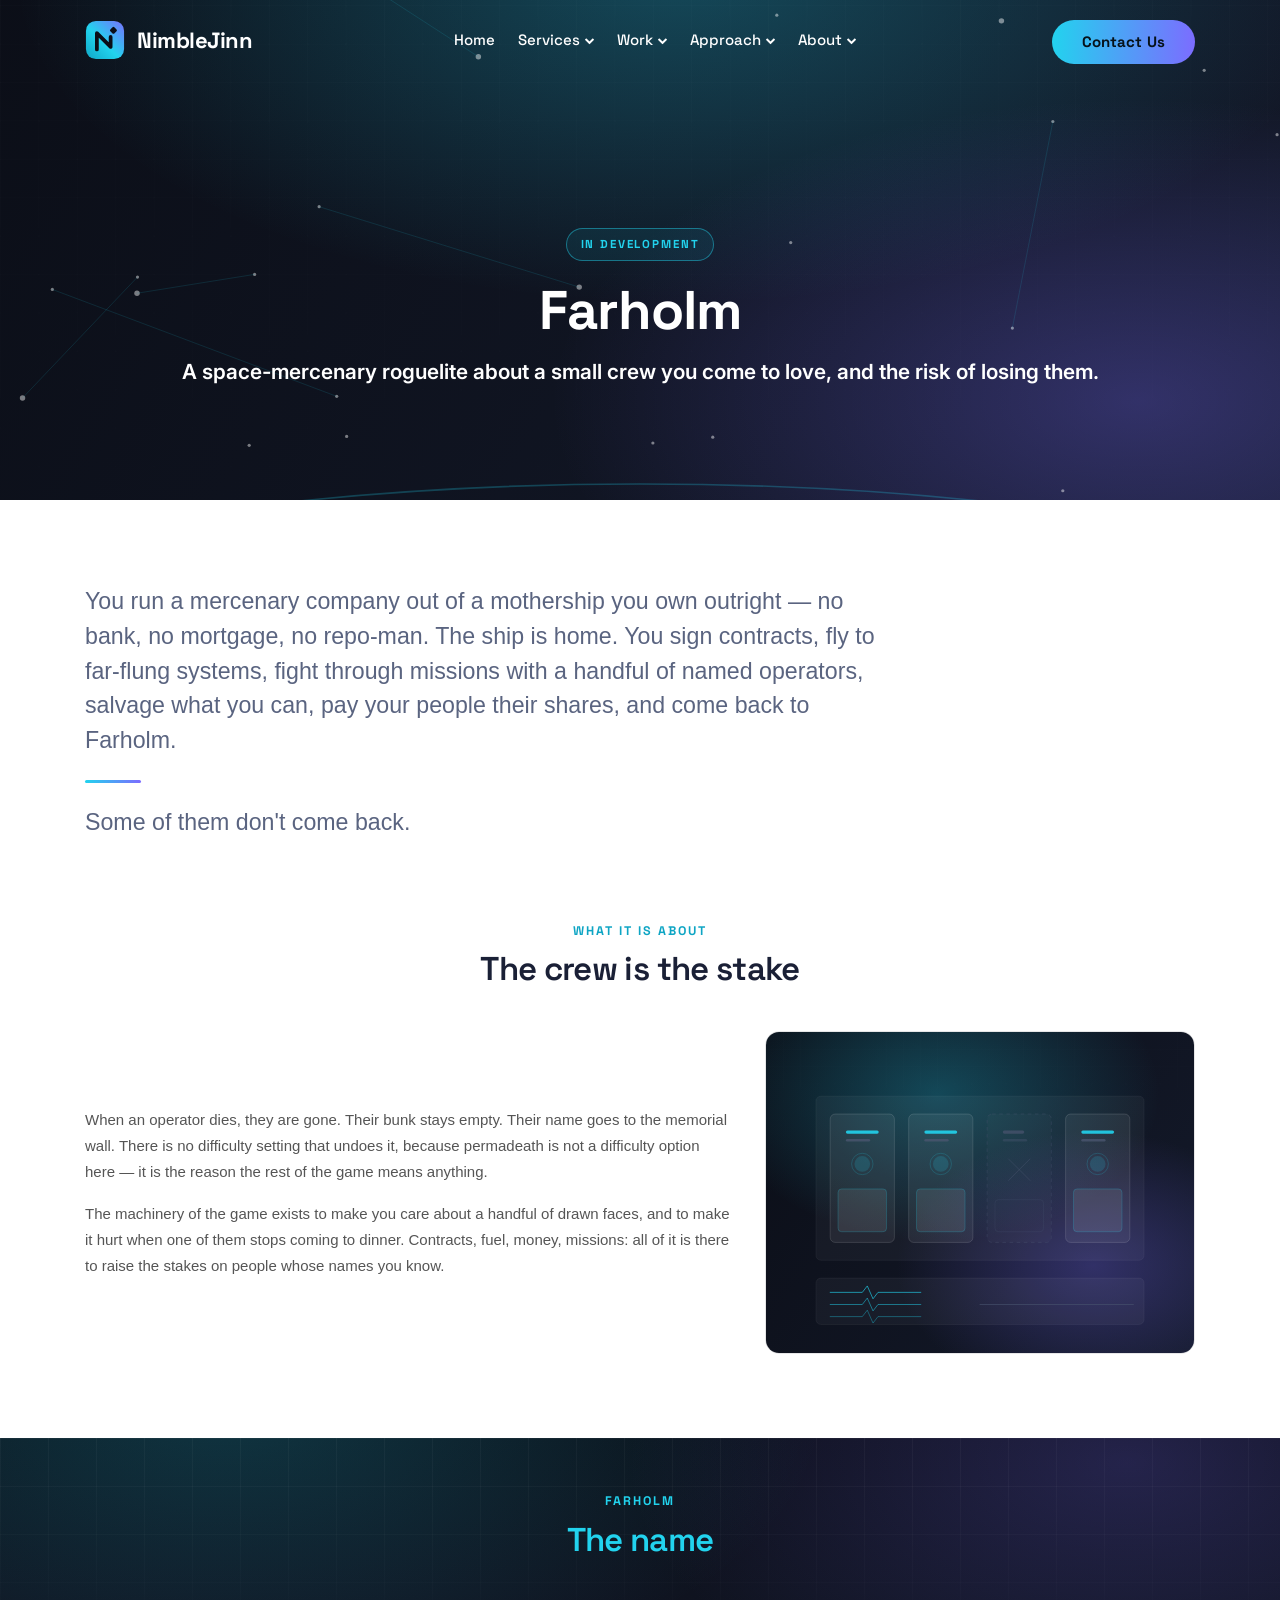
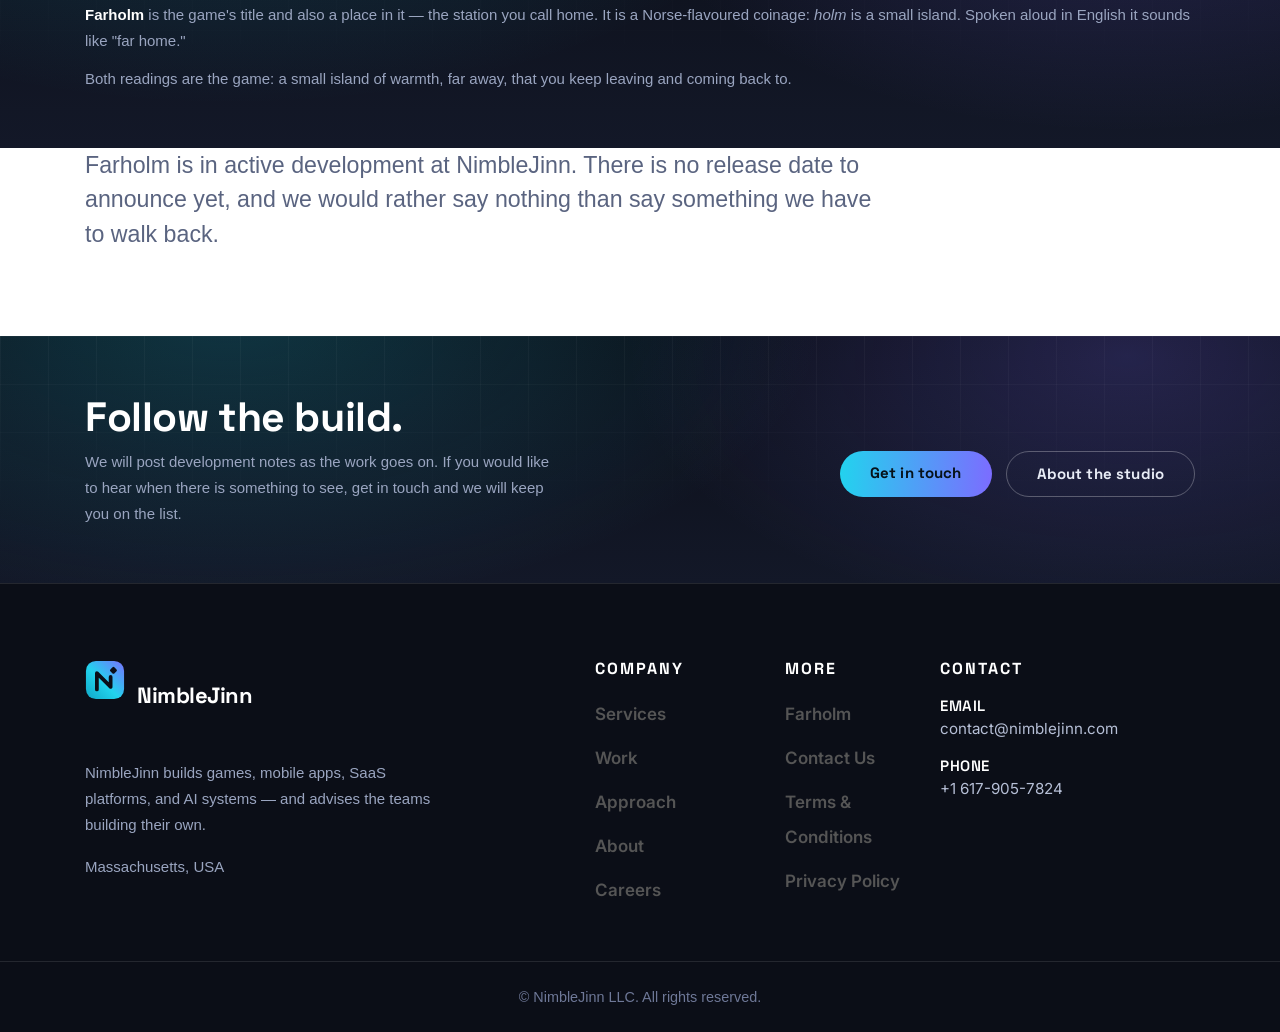
==== commit 7f08ffb7: "Update to game page" ====
--- a/farholm/index.html
+++ b/farholm/index.html
@@ -198,26 +198,6 @@
 </section>
 
 
-
-
-<section class="section-padding">
-    <div class="container">
-        <div class="section-title">
-            <h5>Tone</h5>
-            <h2><a id="touchstones">Touchstones</a></h2>
-        </div>
-        <div class="larger-text">
-<p>These are the works we actually cite when we make decisions — not a mood board, a shortlist of arguments we have already had.</p>
-<ul class="tick-list">
-  <li><span class="keyword">Cowboy Bebop</span> — the found-family crew, a captain who owns his ship, humour that coexists with grief.</li>
-  <li><span class="keyword">FTL: Faster Than Light</span> — the ship as a top-down cutaway you look into, room by room.</li>
-  <li><span class="keyword">Aliens (1986)</span> — the crew biomonitor: in battle, the interface is the ship's telemetry watching your people's suits. Functional, and a little tense.</li>
-  <li><span class="keyword">Master of Orion 2</span> — clean, readable orbit-ring maps of star systems.</li>
-</ul></div>
-    </div>
-</section>
-
-
 <section class="section-padding" style="padding-top:0">
   <div class="container">
     <p class="lead-text">Farholm is in active development at NimbleJinn. There is no release date to announce yet, and we would rather say nothing than say something we have to walk back.</p>
